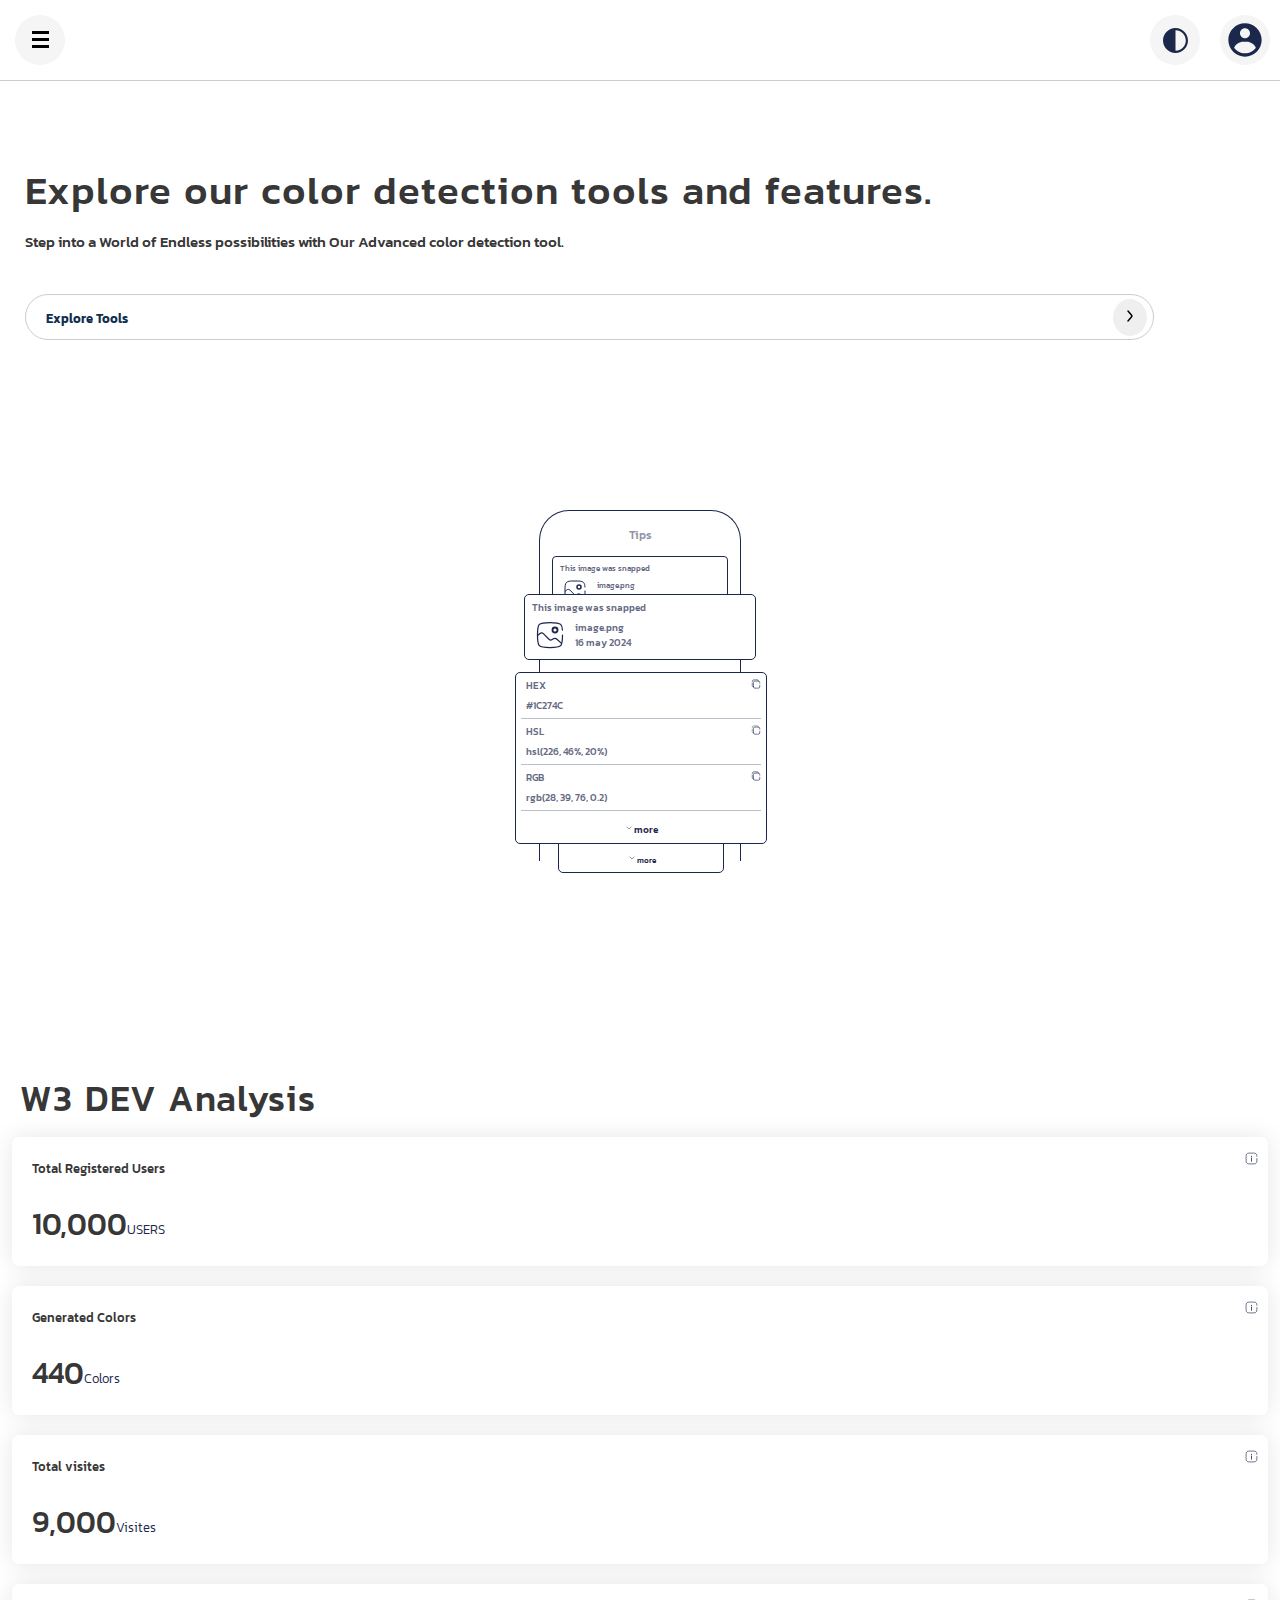
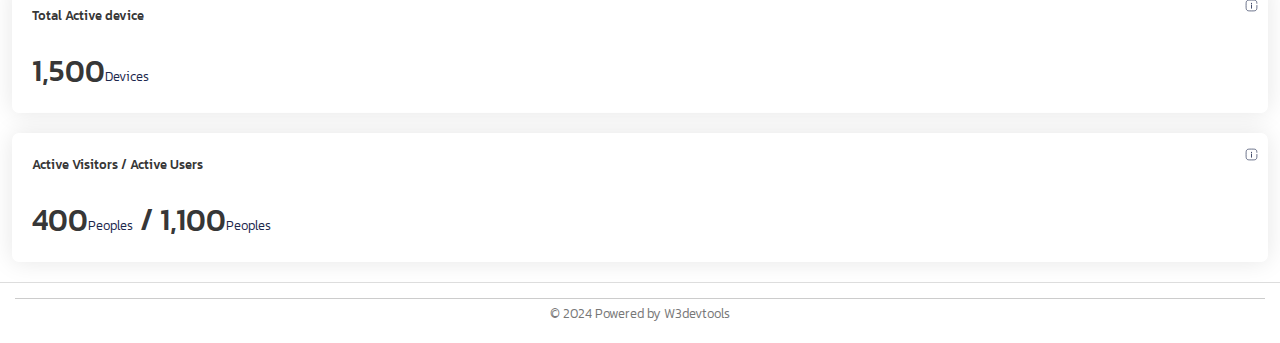
==== index.html @ b384c908 "Update index.html" ====
<!DOCTYPE html>
<html lang="en">
<head>
    <meta charset="UTF-8">
    <meta name="theme-color" content="#fff">
    <meta name="viewport" content="width=device-width, initial-scale=1.0">
    <link rel="stylesheet" href="style.css">
    
    <title>W3 DEVS Tools</title>
</head>
<body>
        <nav>
           <div class="navigation">

            <div class="hamburge">
                <button type="button" id="hamburge"></button>
            </div>
            <div class="whitebark">      
                <div class="whitebark_svg">
                    <svg fill="#1C274C" height="25px" width="25px" xmlns="http://www.w3.org/2000/svg" xmlns:xlink="http://www.w3.org/1999/xlink" viewBox="0 0 285.919 285.919" xml:space="preserve"><g stroke-width="0"></g><g stroke-linecap="round" stroke-linejoin="round"></g>
                        <path d="M142.959,0C64.131,0,0,64.132,0,142.96c0,78.828,64.131,142.959,142.959,142.959c78.828,0,142.96-64.131,142.96-142.959 C285.919,64.132,221.787,0,142.959,0z M142.959,260.919V142.96V25c65.043,0,117.96,52.917,117.96,117.96 C260.919,208.003,208.002,260.919,142.959,260.919z"></path>
                    </svg>
                </div>
            </div>

            <div class="theme">
                <div class="light">
                   <div class="light_svg">
                     <span>
                         <svg width="24px" height="24px" viewBox="0 0 24 24" fill="none" xmlns="http://www.w3.org/2000/svg"><g stroke-width="0"></g><g stroke-linecap="round" stroke-linejoin="round"></g>
                             <path d="M17 12C17 14.7614 14.7614 17 12 17C9.23858 17 7 14.7614 7 12C7 9.23858 9.23858 7 12 7C14.7614 7 17 9.23858 17 12Z" fill="#1C274C"></path> 
                             <path fill-rule="evenodd" clip-rule="evenodd" d="M12 1.25C12.4142 1.25 12.75 1.58579 12.75 2V4C12.75 4.41421 12.4142 4.75 12 4.75C11.5858 4.75 11.25 4.41421 11.25 4V2C11.25 1.58579 11.5858 1.25 12 1.25ZM3.66865 3.71609C3.94815 3.41039 4.42255 3.38915 4.72825 3.66865L6.95026 5.70024C7.25596 5.97974 7.2772 6.45413 6.9977 6.75983C6.7182 7.06553 6.2438 7.08677 5.9381 6.80727L3.71609 4.77569C3.41039 4.49619 3.38915 4.02179 3.66865 3.71609ZM20.3314 3.71609C20.6109 4.02179 20.5896 4.49619 20.2839 4.77569L18.0619 6.80727C17.7562 7.08677 17.2818 7.06553 17.0023 6.75983C16.7228 6.45413 16.744 5.97974 17.0497 5.70024L19.2718 3.66865C19.5775 3.38915 20.0518 3.41039 20.3314 3.71609ZM1.25 12C1.25 11.5858 1.58579 11.25 2 11.25H4C4.41421 11.25 4.75 11.5858 4.75 12C4.75 12.4142 4.41421 12.75 4 12.75H2C1.58579 12.75 1.25 12.4142 1.25 12ZM19.25 12C19.25 11.5858 19.5858 11.25 20 11.25H22C22.4142 11.25 22.75 11.5858 22.75 12C22.75 12.4142 22.4142 12.75 22 12.75H20C19.5858 12.75 19.25 12.4142 19.25 12ZM17.0255 17.0252C17.3184 16.7323 17.7933 16.7323 18.0862 17.0252L20.3082 19.2475C20.6011 19.5404 20.601 20.0153 20.3081 20.3082C20.0152 20.6011 19.5403 20.601 19.2475 20.3081L17.0255 18.0858C16.7326 17.7929 16.7326 17.3181 17.0255 17.0252ZM6.97467 17.0253C7.26756 17.3182 7.26756 17.7931 6.97467 18.086L4.75244 20.3082C4.45955 20.6011 3.98468 20.6011 3.69178 20.3082C3.39889 20.0153 3.39889 19.5404 3.69178 19.2476L5.91401 17.0253C6.2069 16.7324 6.68177 16.7324 6.97467 17.0253ZM12 19.25C12.4142 19.25 12.75 19.5858 12.75 20V22C12.75 22.4142 12.4142 22.75 12 22.75C11.5858 22.75 11.25 22.4142 11.25 22V20C11.25 19.5858 11.5858 19.25 12 19.25Z" fill="#1C274C"></path>
                         </svg>
                     </span>
                     <span class="pad">Light</span>
                 </div>    
                </div>
                <div class="dark">
                 <div class="dark_svg">
                     <span>
                         <svg width="24px" height="24px" viewBox="0 0 24 24" fill="none" xmlns="http://www.w3.org/2000/svg"><g  stroke-width="0"></g><g stroke-linecap="round" stroke-linejoin="round"></g>
                             <path d="M19.9001 2.30719C19.7392 1.8976 19.1616 1.8976 19.0007 2.30719L18.5703 3.40247C18.5212 3.52752 18.4226 3.62651 18.298 3.67583L17.2067 4.1078C16.7986 4.26934 16.7986 4.849 17.2067 5.01054L18.298 5.44252C18.4226 5.49184 18.5212 5.59082 18.5703 5.71587L19.0007 6.81115C19.1616 7.22074 19.7392 7.22074 19.9001 6.81116L20.3305 5.71587C20.3796 5.59082 20.4782 5.49184 20.6028 5.44252L21.6941 5.01054C22.1022 4.849 22.1022 4.26934 21.6941 4.1078L20.6028 3.67583C20.4782 3.62651 20.3796 3.52752 20.3305 3.40247L19.9001 2.30719Z" fill="#1C274C"></path>
                             <path d="M16.0328 8.12967C15.8718 7.72009 15.2943 7.72009 15.1333 8.12967L14.9764 8.52902C14.9273 8.65407 14.8287 8.75305 14.7041 8.80237L14.3062 8.95987C13.8981 9.12141 13.8981 9.70107 14.3062 9.86261L14.7041 10.0201C14.8287 10.0694 14.9273 10.1684 14.9764 10.2935L15.1333 10.6928C15.2943 11.1024 15.8718 11.1024 16.0328 10.6928L16.1897 10.2935C16.2388 10.1684 16.3374 10.0694 16.462 10.0201L16.8599 9.86261C17.268 9.70107 17.268 9.12141 16.8599 8.95987L16.462 8.80237C16.3374 8.75305 16.2388 8.65407 16.1897 8.52902L16.0328 8.12967Z" fill="#1C274C"></path>
                             <path d="M12 22C17.5228 22 22 17.5228 22 12C22 11.5373 21.3065 11.4608 21.0672 11.8568C19.9289 13.7406 17.8615 15 15.5 15C11.9101 15 9 12.0899 9 8.5C9 6.13845 10.2594 4.07105 12.1432 2.93276C12.5392 2.69347 12.4627 2 12 2C6.47715 2 2 6.47715 2 12C2 17.5228 6.47715 22 12 22Z" fill="#1C274C"></path>
                         </svg>
                     </span>
                     <span class="pad">Dark</span>
                 </div>
                </div>
            </div>

            <div class="register">
                <svg width="40px" height="40px" viewBox="0 0 512 512" version="1.1" xmlns="http://www.w3.org/2000/svg" xmlns:xlink="http://www.w3.org/1999/xlink" fill="#000000"><g stroke-width="0"></g><g stroke-linecap="round" stroke-linejoin="round"></g><g id="Page-1" stroke="none" stroke-width="1" fill="none" fill-rule="evenodd"> <g id="drop" fill="#1C274C" transform="translate(42.666667, 42.666667)">
                    <path d="M213.333333,3.55271368e-14 C269.912851,3.55271368e-14 324.175019,22.4761259 364.18278,62.4838867 C404.190541,102.491647 426.666667,156.753816 426.666667,213.333333 C426.666667,331.15408 331.15408,426.666667 213.333333,426.666667 C95.5125867,426.666667 2.84217094e-14,331.15408 2.84217094e-14,213.333333 C2.84217094e-14,95.5125867 95.5125867,3.55271368e-14 213.333333,3.55271368e-14 Z M234.666667,234.666667 L192,234.666667 C139.18529,234.666667 93.8415802,266.653822 74.285337,312.314895 C105.229171,355.70638 155.977088,384 213.333333,384 C270.689579,384 321.437496,355.70638 352.381644,312.31198 C332.825087,266.653822 287.481377,234.666667 234.666667,234.666667 L234.666667,234.666667 Z M213.333333,64 C177.987109,64 149.333333,92.653776 149.333333,128 C149.333333,163.346224 177.987109,192 213.333333,192 C248.679557,192 277.333333,163.346224 277.333333,128 C277.333333,92.653776 248.679557,64 213.333333,64 Z"></path>
                </svg>
            </div>


           </div>
        </nav>

        <div id="dropdown_content" style="display: none;">
           <div class="dropdown_content_box">
            
               <div class="ge_dropdown_content_fun">
                   <div class="ge_dropdown_content_fun_box">
                      <div class="ge_dropdown_content_fun_icon">
                        <svg fill="#000000" version="1.1" xmlns="http://www.w3.org/2000/svg" xmlns:xlink="http://www.w3.org/1999/xlink" width="30px" height="30px" viewBox="0 0 214 260" enable-background="new 0 0 214 260" xml:space="preserve"><g stroke-width="0"></g><g stroke-linecap="round" stroke-linejoin="round"></g>
                           <path d="M143.309,163.108l-40.012-40.012l19.799-19.799l40.012,40.012l0.077,19.876L143.309,163.108z M198.046,186.736 l-16.836-16.836l-0.128-34.077L90.571,45.311l11.311-11.311l-16.97-16.97L73.598,28.344L56.628,11.373 c-12.497-12.497-32.758-12.497-45.255,0c-12.497,12.497-12.497,32.758,0,45.255l16.971,16.971L17.03,84.912L34,101.882 l11.311-11.311l90.511,90.511l34.071,0.128l16.839,16.839L198.046,186.736z M53.797,82.086l28.289-28.289l87.007,87.016l0.12,28.4 l-28.4-0.12L53.797,82.086z M212,240.26c0,9.797-6.766,17.74-15.112,17.74s-15.112-7.942-15.112-17.74 c0-9.797,15.112-30.941,15.112-30.941S212,230.462,212,240.26z"></path>
                        </svg>
                      </div>
                      <div class="ge_dropdown_content_fun_text">
                        <a href="https://webdevtools1.netlify.app/color.html/" target="_blank" rel="noopener noreferrer">Generate color</a>
                      </div>
                      <div class="md_svg">
                        <svg width="24px" height="24px" viewBox="0 0 24 24" fill="none" xmlns="http://www.w3.org/2000/svg"><g stroke-width="0"></g><g stroke-linecap="round" stroke-linejoin="round"></g>
                           <path d="M7 10L12 15L17 10" stroke="#000000" stroke-width="1.5" stroke-linecap="round" stroke-linejoin="round"></path>
                        </svg>
                      </div>
                   </div>
               </div>

               <div class="dropdown_content_funs">
                  
               </div>

               <div class="dropdown_content_fun">

               </div>

           </div>
        </div>

    <main>    
        <div class="_main">
            <div class="_main_body">
                <div class="heading_describtion">
                    <h1>
                       Explore our color detection tools and features.
                    </h1>
                </div>    
                <div class="paragraph_describtion">
                    <h3>
                        Step into a World of Endless possibilities with Our Advanced color detection tool.
                    </h3>
                </div>
                <div class="exploration_container">
                    <div class="exploration_box">
                        <div class="exploration_text">
                            <a href="http://" target="_blank" rel="noopener noreferrer">
                                <button type="button">
                                    Explore Tools
                                </button>
                            </a>
                        </div>
                        <div class="button_right">
                            <a href="http://" target="_blank" rel="noopener noreferrer">
                                <button type="button">
                                    <svg width="24" height="24" fill="none" xmlns="http://www.w3.org/2000/svg" class="Icon_root__sgkS_ Button_icon__85l74">
                                        <path d="M9.99993 6.99979L13.6163 11.2188C14.0014 11.6682 14.0014 12.3313 13.6163 12.7807L9.99993 16.9998" stroke="currentColor" stroke-width="1.5" stroke-linecap="round"></path>
                                    </svg>
                                </button>
                            </a>
                        </div>
                    </div>
                </div>
            </div>
        </div>
        <div class="sec">
           
            <div class="block">

            <div class="cover">
                <div class="buy-NFT">Tips</div>
                <div class="head">
                    <div class="head_box">
                        <div class="abrev">This image was snapped</div>
                        <div class="consy">
                            <div class="img">
                                <svg width="24px" height="24px" viewBox="0 0 24 24" fill="none" xmlns="http://www.w3.org/2000/svg"><g stroke-width="0"></g><g stroke-linecap="round" stroke-linejoin="round"></g>
                                    <circle cx="16" cy="8" r="2" stroke="#1C274C" stroke-width="1.5"></circle> 
                                    <path d="M2 12.5001L3.75159 10.9675C4.66286 10.1702 6.03628 10.2159 6.89249 11.0721L11.1822 15.3618C11.8694 16.0491 12.9512 16.1428 13.7464 15.5839L14.0446 15.3744C15.1888 14.5702 16.7369 14.6634 17.7765 15.599L21 18.5001" stroke="#1C274C" stroke-width="1" stroke-linecap="round"></path> 
                                    <path d="M22 12C22 16.714 22 19.0711 20.5355 20.5355C19.0711 22 16.714 22 12 22C7.28595 22 4.92893 22 3.46447 20.5355C2 19.0711 2 16.714 2 12C2 7.28595 2 4.92893 3.46447 3.46447C4.92893 2 7.28595 2 12 2C16.714 2 19.0711 2 20.5355 3.46447C21.5093 4.43821 21.8356 5.80655 21.9449 8" stroke="#1C274C" stroke-width="1" stroke-linecap="round"></path> 
                               </svg>
                            </div>
                            <div class="text_con2">
                                <div>image.png </div>
                                <div>16 may 2024 </div>
                            </div>
                        </div>
                        <div class="phone_down">
                            
                            <div class="more n">
                                <div class="more_box">
                                 <div class="more_box_svg">
                                    <div>
                                        <svg width="10px" height="10px" viewBox="0 0 24 24" fill="none" xmlns="http://www.w3.org/2000/svg"><g stroke-width="0"></g><g stroke-linecap="round" stroke-linejoin="round"></g>
                                            <rect width="34" height="34" fill="curentColor"></rect> 
                                            <path d="M17 9.5L12 14.5L7 9.5" stroke="#000000" stroke-linecap="round" stroke-linejoin="round"></path>
                                        </svg>
                                    </div>
                                     <div>
                                        more
                                     </div>
                                 </div>
                                </div>
                            </div>
                        </div>
                    </div>
                </div>
               
                <div class="flooting">
                    <div class="flooting_box">
                        
                        <div class="head_box">
                            <div class="abrev">This image was snapped</div>
                            <div class="consy">
                                <div class="img">
                                    <svg width="30px" height="30px" viewBox="0 0 24 24" fill="none" xmlns="http://www.w3.org/2000/svg"><g stroke-width="0"></g><g stroke-linecap="round" stroke-linejoin="round"></g>
                                         <circle cx="16" cy="8" r="2" stroke="#1C274C" stroke-width="1.5"></circle> 
                                         <path d="M2 12.5001L3.75159 10.9675C4.66286 10.1702 6.03628 10.2159 6.89249 11.0721L11.1822 15.3618C11.8694 16.0491 12.9512 16.1428 13.7464 15.5839L14.0446 15.3744C15.1888 14.5702 16.7369 14.6634 17.7765 15.599L21 18.5001" stroke="#1C274C" stroke-width="1" stroke-linecap="round"></path> 
                                         <path d="M22 12C22 16.714 22 19.0711 20.5355 20.5355C19.0711 22 16.714 22 12 22C7.28595 22 4.92893 22 3.46447 20.5355C2 19.0711 2 16.714 2 12C2 7.28595 2 4.92893 3.46447 3.46447C4.92893 2 7.28595 2 12 2C16.714 2 19.0711 2 20.5355 3.46447C21.5093 4.43821 21.8356 5.80655 21.9449 8" stroke="#1C274C" stroke-width="1" stroke-linecap="round"></path> 
                                    </svg>
                                </div>
                            <div class="text_con2">
                                <div>image.png </div>
                                <div>16 may 2024 </div>
                            </div>
                            </div>
                        </div>
                        
                    </div>
                </div>
                <div class="flooting2">
                    <div class="flooting_box2">
                        
                        <div class="head_box">
                            <div class="consy">
                            <div class="text_con">
                                <div>HEX</div>
                                <div>#1C274C</div>
                            </div>
                            <div class="copy_btn">
                                <svg width="10px" height="10px" viewBox="0 0 24 24" fill="none" xmlns="http://www.w3.org/2000/svg"><g stroke-width="0"></g><g stroke-linecap="round" stroke-linejoin="round"></g>
                                    <path d="M20.9983 10C20.9862 7.82497 20.8897 6.64706 20.1213 5.87868C19.2426 5 17.8284 5 15 5H12C9.17157 5 7.75736 5 6.87868 5.87868C6 6.75736 6 8.17157 6 11V16C6 18.8284 6 20.2426 6.87868 21.1213C7.75736 22 9.17157 22 12 22H15C17.8284 22 19.2426 22 20.1213 21.1213C21 20.2426 21 18.8284 21 16V15" stroke="#1C274C" stroke-width="1.5" stroke-linecap="round"></path>
                                    <path d="M3 10V16C3 17.6569 4.34315 19 6 19M18 5C18 3.34315 16.6569 2 15 2H11C7.22876 2 5.34315 2 4.17157 3.17157C3.51839 3.82475 3.22937 4.69989 3.10149 6" stroke="#1C274C" stroke-width="1.5" stroke-linecap="round"></path>
                               </svg>
                            </div>
                          </div>
                        </div>
                        
                        <div class="head_box">
                            <div class="consy">
                            <div class="text_con">
                                <div>HSL</div>
                                <div>hsl(226, 46%, 20%)</div>
                            </div>
                            <div class="copy_btn">
                                <svg width="10px" height="10px" viewBox="0 0 24 24" fill="none" xmlns="http://www.w3.org/2000/svg"><g stroke-width="0"></g><g stroke-linecap="round" stroke-linejoin="round"></g>
                                     <path d="M20.9983 10C20.9862 7.82497 20.8897 6.64706 20.1213 5.87868C19.2426 5 17.8284 5 15 5H12C9.17157 5 7.75736 5 6.87868 5.87868C6 6.75736 6 8.17157 6 11V16C6 18.8284 6 20.2426 6.87868 21.1213C7.75736 22 9.17157 22 12 22H15C17.8284 22 19.2426 22 20.1213 21.1213C21 20.2426 21 18.8284 21 16V15" stroke="#1C274C" stroke-width="1.5" stroke-linecap="round"></path>
                                     <path d="M3 10V16C3 17.6569 4.34315 19 6 19M18 5C18 3.34315 16.6569 2 15 2H11C7.22876 2 5.34315 2 4.17157 3.17157C3.51839 3.82475 3.22937 4.69989 3.10149 6" stroke="#1C274C" stroke-width="1" stroke-linecap="round"></path>
                                </svg>
                            </div>
                          </div>
                        </div>
                        
                        <div class="head_box">
                            <div class="consy">
                            <div class="text_con">
                                <div>RGB</div>
                                <div>rgb(28, 39, 76, 0.2)</div>
                            </div>
                            <div class="copy_btn">
                                <svg width="10px" height="10px" viewBox="0 0 24 24" fill="none" xmlns="http://www.w3.org/2000/svg"><g stroke-width="0"></g><g stroke-linecap="round" stroke-linejoin="round"></g>
                                    <path d="M20.9983 10C20.9862 7.82497 20.8897 6.64706 20.1213 5.87868C19.2426 5 17.8284 5 15 5H12C9.17157 5 7.75736 5 6.87868 5.87868C6 6.75736 6 8.17157 6 11V16C6 18.8284 6 20.2426 6.87868 21.1213C7.75736 22 9.17157 22 12 22H15C17.8284 22 19.2426 22 20.1213 21.1213C21 20.2426 21 18.8284 21 16V15" stroke="#1C274C" stroke-width="1.5" stroke-linecap="round"></path>
                                    <path d="M3 10V16C3 17.6569 4.34315 19 6 19M18 5C18 3.34315 16.6569 2 15 2H11C7.22876 2 5.34315 2 4.17157 3.17157C3.51839 3.82475 3.22937 4.69989 3.10149 6" stroke="#1C274C" stroke-width="1.5" stroke-linecap="round"></path>
                               </svg>
                            </div>
                          </div>
                        </div>
                        
                        <div class="more">
                            <div class="more_box">
                             <div class="more_box_svg">
                                    <div>
                                        <svg width="10px" height="10px" viewBox="0 0 24 24" fill="none" xmlns="http://www.w3.org/2000/svg"><g stroke-width="0"></g><g stroke-linecap="round" stroke-linejoin="round"></g>
                                            <rect width="24" height="24" fill="white"></rect> 
                                            <path d="M17 9.5L12 14.5L7 9.5" stroke="#000000" stroke-linecap="round" stroke-linejoin="round"></path>
                                        </svg>
                                    </div>
                                    <div>
                                       more
                                    </div>
                                 
                             </div>
                            </div>
                        </div>

                     </div>
                </div>
               
            </div>
          </div>
         
        </div>
        <section>
            <div class="blankos">
                <div class="W3devtools_network">
                    <div class="W3devtools_network_h1">
                        <h1>W3 DEV Analysis</h1>
                    </div>
                </div>
                <div class="hmm">

                    <div class="W3devtoolsNetwork">
                        <div class="W3devtoolsNetwork_box">
                            <div class="W3devtoolsNetwork_tx_container">
                                <div class="exp text">
                                    Total Registered Users 
                                </div>
                                <div class="register_users_num text num bolder">
                                    10,000<span class="expa">USERS</span>
                                </div>
                            </div>
                            <div class="info_container">
                                <div class="info_box">
                                    <svg width="13px" height="13px" viewBox="0 0 24 24" fill="none" xmlns="http://www.w3.org/2000/svg"><g stroke-width="0"></g><g stroke-linecap="round" stroke-linejoin="round"></g>
                                        <path d="M12 17V11" stroke="#1C274C" stroke-width="1.5" stroke-linecap="round"></path> 
                                        <circle cx="1" cy="1" r="1" transform="matrix(1 0 0 -1 11 9)" fill="#1C274C"></circle> 
                                        <path d="M22 12C22 16.714 22 19.0711 20.5355 20.5355C19.0711 22 16.714 22 12 22C7.28595 22 4.92893 22 3.46447 20.5355C2 19.0711 2 16.714 2 12C2 7.28595 2 4.92893 3.46447 3.46447C4.92893 2 7.28595 2 12 2C16.714 2 19.0711 2 20.5355 3.46447C21.5093 4.43821 21.8356 5.80655 21.9449 8" stroke="#1C274C" stroke-width="1.2" stroke-linecap="round"></path>
                                    </svg>
                                </div>
                            </div>
                        </div>
                    </div>

                    <div class="W3devtoolsNetwork">
                        <div class="W3devtoolsNetwork_box">
                            <div class="W3devtoolsNetwork_tx_container">
                                <div class="exp text">
                                    Generated Colors
                                </div>
                                <div class="generated_colors_num text num bolder">
                                    440<span class="expa">Colors</span>
                                </div>
                            </div>
                            <div class="info_container">
                                <div class="info_box">
                                    <svg width="13px" height="13px" viewBox="0 0 24 24" fill="none" xmlns="http://www.w3.org/2000/svg"><g stroke-width="0"></g><g stroke-linecap="round" stroke-linejoin="round"></g>
                                        <path d="M12 17V11" stroke="#1C274C" stroke-width="1.5" stroke-linecap="round"></path> 
                                        <circle cx="1" cy="1" r="1" transform="matrix(1 0 0 -1 11 9)" fill="#1C274C"></circle> 
                                        <path d="M22 12C22 16.714 22 19.0711 20.5355 20.5355C19.0711 22 16.714 22 12 22C7.28595 22 4.92893 22 3.46447 20.5355C2 19.0711 2 16.714 2 12C2 7.28595 2 4.92893 3.46447 3.46447C4.92893 2 7.28595 2 12 2C16.714 2 19.0711 2 20.5355 3.46447C21.5093 4.43821 21.8356 5.80655 21.9449 8" stroke="#1C274C" stroke-width="1.2" stroke-linecap="round"></path>
                                    </svg>
                                </div>
                            </div>
                        </div>
                    </div>

                    <div class="W3devtoolsNetwork">
                        <div class="W3devtoolsNetwork_box">
                            <div class="W3devtoolsNetwork_tx_container">
                                <div class="exp text">
                                    Total visites
                                </div>
                                <div class="total_site_visited_num text num bolder">
                                    9,000<span class="expa">Visites</span>
                                </div>
                            </div>
                            <div class="info_container">
                                <div class="info_box">
                                    <svg width="13px" height="13px" viewBox="0 0 24 24" fill="none" xmlns="http://www.w3.org/2000/svg"><g stroke-width="0"></g><g stroke-linecap="round" stroke-linejoin="round"></g>
                                        <path d="M12 17V11" stroke="#1C274C" stroke-width="1.5" stroke-linecap="round"></path> 
                                        <circle cx="1" cy="1" r="1" transform="matrix(1 0 0 -1 11 9)" fill="#1C274C"></circle> 
                                        <path d="M22 12C22 16.714 22 19.0711 20.5355 20.5355C19.0711 22 16.714 22 12 22C7.28595 22 4.92893 22 3.46447 20.5355C2 19.0711 2 16.714 2 12C2 7.28595 2 4.92893 3.46447 3.46447C4.92893 2 7.28595 2 12 2C16.714 2 19.0711 2 20.5355 3.46447C21.5093 4.43821 21.8356 5.80655 21.9449 8" stroke="#1C274C" stroke-width="1.2" stroke-linecap="round"></path>
                                    </svg>
                                </div>
                            </div>
                        </div>
                    </div>

                    <div class="W3devtoolsNetwork">
                        <div class="W3devtoolsNetwork_box">
                            <div class="W3devtoolsNetwork_tx_container">
                                <div class="exp text">
                                    Total Active device
                                </div>
                                <div class="online_visitors_num text num bolder">
                                    1,500<span class="expa">Devices</span>
                                </div>
                            </div>
                            <div class="info_container">
                                <div class="info_box">
                                    <svg width="13px" height="13px" viewBox="0 0 24 24" fill="none" xmlns="http://www.w3.org/2000/svg"><g stroke-width="0"></g><g stroke-linecap="round" stroke-linejoin="round"></g>
                                        <path d="M12 17V11" stroke="#1C274C" stroke-width="1.5" stroke-linecap="round"></path> 
                                        <circle cx="1" cy="1" r="1" transform="matrix(1 0 0 -1 11 9)" fill="#1C274C"></circle> 
                                        <path d="M22 12C22 16.714 22 19.0711 20.5355 20.5355C19.0711 22 16.714 22 12 22C7.28595 22 4.92893 22 3.46447 20.5355C2 19.0711 2 16.714 2 12C2 7.28595 2 4.92893 3.46447 3.46447C4.92893 2 7.28595 2 12 2C16.714 2 19.0711 2 20.5355 3.46447C21.5093 4.43821 21.8356 5.80655 21.9449 8" stroke="#1C274C" stroke-width="1.2" stroke-linecap="round"></path>
                                    </svg>
                                </div>
                            </div>
                        </div>
                    </div>
                    
                    <div class="W3devtoolsNetwork">
                        <div class="W3devtoolsNetwork_box">
                            <div class="W3devtoolsNetwork_tx_container">
                                <div class="exp text">
                                    Active Visitors / Active Users
                                </div>
                                <div class="visitedDevices_onlineVisitors_num text num bolder">
                                    400<span class="expa">Peoples</span> / 1,100<span class="expa">Peoples</span> 
                                </div>
                            </div>
                            <div class="info_container">
                                <div class="info_box">
                                    <svg width="13px" height="13px" viewBox="0 0 24 24" fill="none" xmlns="http://www.w3.org/2000/svg"><g stroke-width="0"></g><g stroke-linecap="round" stroke-linejoin="round"></g>
                                        <path d="M12 17V11" stroke="#1C274C" stroke-width="1.5" stroke-linecap="round"></path> 
                                        <circle cx="1" cy="1" r="1" transform="matrix(1 0 0 -1 11 9)" fill="#1C274C"></circle> 
                                        <path d="M22 12C22 16.714 22 19.0711 20.5355 20.5355C19.0711 22 16.714 22 12 22C7.28595 22 4.92893 22 3.46447 20.5355C2 19.0711 2 16.714 2 12C2 7.28595 2 4.92893 3.46447 3.46447C4.92893 2 7.28595 2 12 2C16.714 2 19.0711 2 20.5355 3.46447C21.5093 4.43821 21.8356 5.80655 21.9449 8" stroke="#1C274C" stroke-width="1.2" stroke-linecap="round"></path>
                                    </svg>
                                </div>
                            </div>
                        </div>
                    </div>

                </div>

          </div>
        </section>
        
        <footer>
           <div class="footer_container">
            
            <div class="pbw">
                &copy; 2024 Powered by W3devtools
            </div>
           </div>
        </footer>
    </main>
    <script src="main.js" defer></script>
</body>
</html>
---- style.css ----
@import url('https://fonts.googleapis.com/css2?family=Julius+Sans+One&family=Kanit:ital,wght@0,100;0,200;0,300;0,400;0,500;0,600;0,700;0,800;0,900;1,100;1,200;1,300;1,400;1,500;1,600;1,700;1,800;1,900&display=swap');
body {
    background-color: #fff;
    user-select: none;
    font-family: 'kanit', sans-serif;
    margin: 0;
    color: rgb(0, 0, 0, 0.8);
}
html {
    scroll-behavior: smooth;
}
* {
    margin: 0;
    padding: 0;
}
a {
    text-decoration: none;
    color: rgb(0, 0, 0, 0.8);
}
.pad {
    margin-left: auto;
    margin-right: 80px;
}
.navigation {
    background-color: #fff;
    border-bottom: 0.01px solid rgb(204, 204, 204);
    padding: 10px;
    top: 0;
    left: 0;
    right: 0;
    position: fixed;
    margin-top: 0;
    z-index: 999;
    display: flex;
    align-items: center;
    color: rgb(0, 0, 0, 0.8);
}
.whitebark {
    margin-left: auto;
    display: block;
}
.whitebark_svg {
    background-color: #f5f5f5;
    height: 50px;
    width: 50px;
    display: flex;
    justify-content: center;
    align-items: center;
    border-radius: 100%;
}
.theme {
    display:  none;
    position: absolute;
    right: 20%;
    top: 70px;
    background: whitesmoke;
    padding: 5px;
    border-radius: 5px;
    border: 0.2px solid #ccc;
    width: 150px;
    font-style: normal;
    font-size: x-small;
    font-family: 'kanit', sans-serif;
    z-index: 100;
}
.light {
    padding: 5px;
    border-radius: 4px;
}
.light:hover {
    background: #fff;
}
.light_svg {
    display: flex;
    align-items: center;
}
.dark {
    margin-top: 5px;
    padding: 5px;
    border-radius: 4px;
}
.dark:hover {
    background: #fff;
}
.dark_svg {
    display: flex;
    align-items: center;
}
 .register {
    display: flex;
    background-color: none;
    padding: 5px;
    border-radius: 50%;
    text-align: center;
    background-color: whitesmoke;
    margin-left: 20px;
}

nav button {
    background-color: whitesmoke;
    user-select: none;
    border: 0;
    border-radius: 50%;
    font-size: 100%;
    width: 50px;
    height: 50px;
    margin: 5px;
}
#dropdown_content {
    background-color: #fff;
    padding: 15px;
    user-select: none;
    display: none;
    top: 0;
    margin-top: 80px;
    z-index: 9999;
    border: 1px solid rgb(204, 204, 204);
    position: fixed;
    transition: opacity 0.5s ease;
    opacity: 1;
    width: 60%;
    height: 100%;
    left: 0;
    bottom: 0;
    font-family: 'kanit', sans-serif;
}

.dropdown_content_box {
    background-color: #fff;
    height: auto;
    width: auto;
}
.ge_dropdown_content_fun {
    margin-block-start: 20px;
    font-style: normal;
    font-family: 'kanit', sans-serif;
    font-weight: 500;
    font-size: 20px;
    border-block-end: 1px solid rgba(0,0, 0, 0);
    display: block;
}
.ge_dropdown_content_fun_text {
    margin: 7px;
}
.ge_dropdown_content_fun_icon {
    margin: 7px;
}
.ge_dropdown_content_fun_box {
    display: flex;
    font-size: medium;
    position: relative;
}
.md_svg {
    margin: 4px 0 0 auto;
    padding: 4px;
}
.dropdown_content_fun:last-child {
    border-block-end: 0;
}
._main {
    margin: 150px 5px 150px 5px;
    background-color: inherit;
    padding: 20px;
}

.heading_describtion {
    margin: 0px 0px;
}
.heading_describtion h1 {
    font-weight: 500;
    font-size: 40px;
    font-style: normal;
    line-height: 40px;
    word-spacing: 2px;
    letter-spacing: 1px;
    font-family: 'kanit', sans-serif;
}
.paragraph_describtion {
    margin: 20px 0;
}
.paragraph_describtion h3 {
    font-size: 15px;
    font-weight: 500;
    line-height: 24px;
    font-family: 'kanit', sans-serif;
}
.exploration_container {
    margin-top: 40px;
    z-index: -999;
    position: relative;
}
.exploration_box {
    background-color: #fff;
    overflow: hidden;
    width: 90%;
    border-radius: 70px;
    padding: 10px;
    display: flex;
    position: relative;
    align-items: center;
    border: 0.1px solid /*#112e2d*/ #ccc;
}
.exploration_text  button{
    background-color: inherit;
    color: #112e4d;
    border: none;
    position: relative;
    text-align: left;
    font-weight: 600;
    width: 200px;
    padding-left: 10px;
    font-family: 'kanit', sans-serif;
}

.exploration_box .button_right{
    position: absolute;
    right: 0;
}
.exploration_box .button_right button {
    position: relative;
    border-radius: 50%;
    padding: 5px;
    border: none;
    height: auto;
    width: auto;
    margin-right: 6px;
}
.sec {
    margin-block-end: 10px;
    align-items: center;
    justify-content: center;
    display: flex;
    flex-direction: row;
}
.block {
    margin-block-end: 200px;
}
.cover {
    font-size: 10px;
    font-weight: 500;
    border: 0.5px solid rgb(28, 39, 76, 1);
    border-bottom: 0;
    border-top-right-radius: 30px;
    border-top-left-radius: 30px;
    border-bottom-right-radius: 0;
    border-bottom-left-radius: 0;
    height: 350px;
    width: 200px;
    position: relative;
    z-index: -999;
    align-items: center;
    font-style: normal;
    color: rgb(28, 39, 76, 0.5);
}
.buy-NFT {
    text-align: center;
    font-style: normal;
    font-size: 12px;
    margin-block-start: 15px;
    font-family: 'kanit', sans-serif;
}
.head {
    font-style: normal;
    margin: 12px;
    border: 0.3px solid rgb(28, 39, 76, 1);
    border-radius: 4px;
    height: auto;
    font-size: 8px;
}
.head_box {
    margin: 5px;
    border-block-end: 0.1px solid rgb(28, 39, 76, 0.3);
    z-index: -999;
    position: relative;
    font-family: 'kanit', sans-serif;
    color: rgb(28, 39, 76, 0.7);
}
.head_box:last-child {
    border-block-end: 0;
}
.abrev {
    margin: 2px;
    font-family: 'kanit', sans-serif;
}
.consy {
    margin: 5px;
    display: flex;
}
.img {
    border-radius: 10%;
    padding: 0;
}
.text_con {
    margin-inline-start: 0;
    font-weight: 500;
    font-style: normal;
    font-family: 'kanit', sans-serif;
}
.text_con2 {
    margin-inline-start: 10px;
    font-weight: 500;
    font-style: normal;
    font-family: 'kanit', sans-serif;
}
.text_con div:first-child {
    margin-block-end: 5px;
}
.phone_down {
    background: #fff;
    height: auto;
    margin-top: 205px;
    width: 100%;
    position: absolute;
    border: 0.2px solid rgb(28, 39, 76, 1);
    border-radius: 5px;
}
.copy_btn {
    position: absolute;
    right: 0;
}
.flooting {
    background: #fff;
    margin-top: -30px;
    z-index: 999;
    width: 230px;
    margin-left: -16px;
    border: 0.3px solid rgb(28, 39, 76, 1);
    border-radius: 5px;
    height: auto;
    position: absolute;
    font-family: 'kanit', sans-serif;
}
.flooting_box {
    margin: 0;
}
.flooting2 {
    background: #fff;
    width: 250px;
    margin-top: 60px;
    margin-left: -25px;
    border: 0.3px solid rgb(28, 39, 76, 1);
    border-radius: 5px;
    height: auto;
    position: relative;
    z-index: 999;
    color: #1C274C;
    font-style: normal;
    font-family: 'kanit', sans-serif;
    display: block;
}

.flooting_box2 {
    margin: 0;
}
.more {
   display: block;
}
.more_box {
    padding: 6px;
}
.more_box_svg {
    color: hsl(226, 46%, 20%);
    position: relative;
    display: flex;
    align-items: center;
    justify-content: center;
}
.n { margin-top: 30px; }
.hmm {
    margin: 12px;
}
.text {
   margin: 20px;
   line-height: 1.5em;
}
.exp {
    font-size: 13px;
    font-weight: 500;
    line-height: 24px;
    font-family: 'kanit', sans-serif;
}
.expa {
    font-size: 13px;
    font-weight: 300;
    color: #1C274C;
    line-height: 24px;
    font-family: 'kanit', sans-serif;
}
.num {
    font-size: large;

}
.W3devtoolsNetwork {
    margin-block-end: 20px;
    border-radius: 7px;
    background-color: #fff;
    height: auto;
    box-shadow: 0 0 25px rgb(0, 0, 0, 0.1);
}
.W3devtoolsNetwork_box {
    margin: 0;
    display: flex;
}
.bolder {
    font-weight: 500;
    font-family: 'kanit', sans-serif;
    font-size: 30px;
}
.W3devtoolsNetwork_tx_container {
    background-color: 0;
    width: 100%;
    font-family: 'kanit', sans-serif;
}
.W3devtools_network_h1 {
    margin-left: 20px;
    font-weight: 500;
    font-size: 36px;
    font-style: normal;
    line-height: 40spx;
    word-spacing: 2.5px;
    letter-spacing: 1px;
    font-family: 'kanit', sans-serif;
}
.W3devtools_network_h1 h1 {
    font-weight: 500;
    font-size: 36px;
    font-style: normal;
    line-height: 40spx;
    word-spacing: 2.5px;
    letter-spacing: 1px;
    font-family: 'kanit', sans-serif;
}
.info_container {
    margin: 10px;
}
footer {
    position: relative;
    font-family: 'kanit', sans-serif;
}
.footer_container {
    font-family: 'kanit' sans-serif;
    border-top: 0.4px solid  #ddd;
}
.pbw {
    margin: 15px;
    padding: 5px;
    border-top: 0.4px solid #ccc;
    color: #777;
    font-family: 'kanit' sans-serif;
    font-weight: 300;
    font-size: small;
    display: flex;
    align-items: center;
    justify-content: center;
}
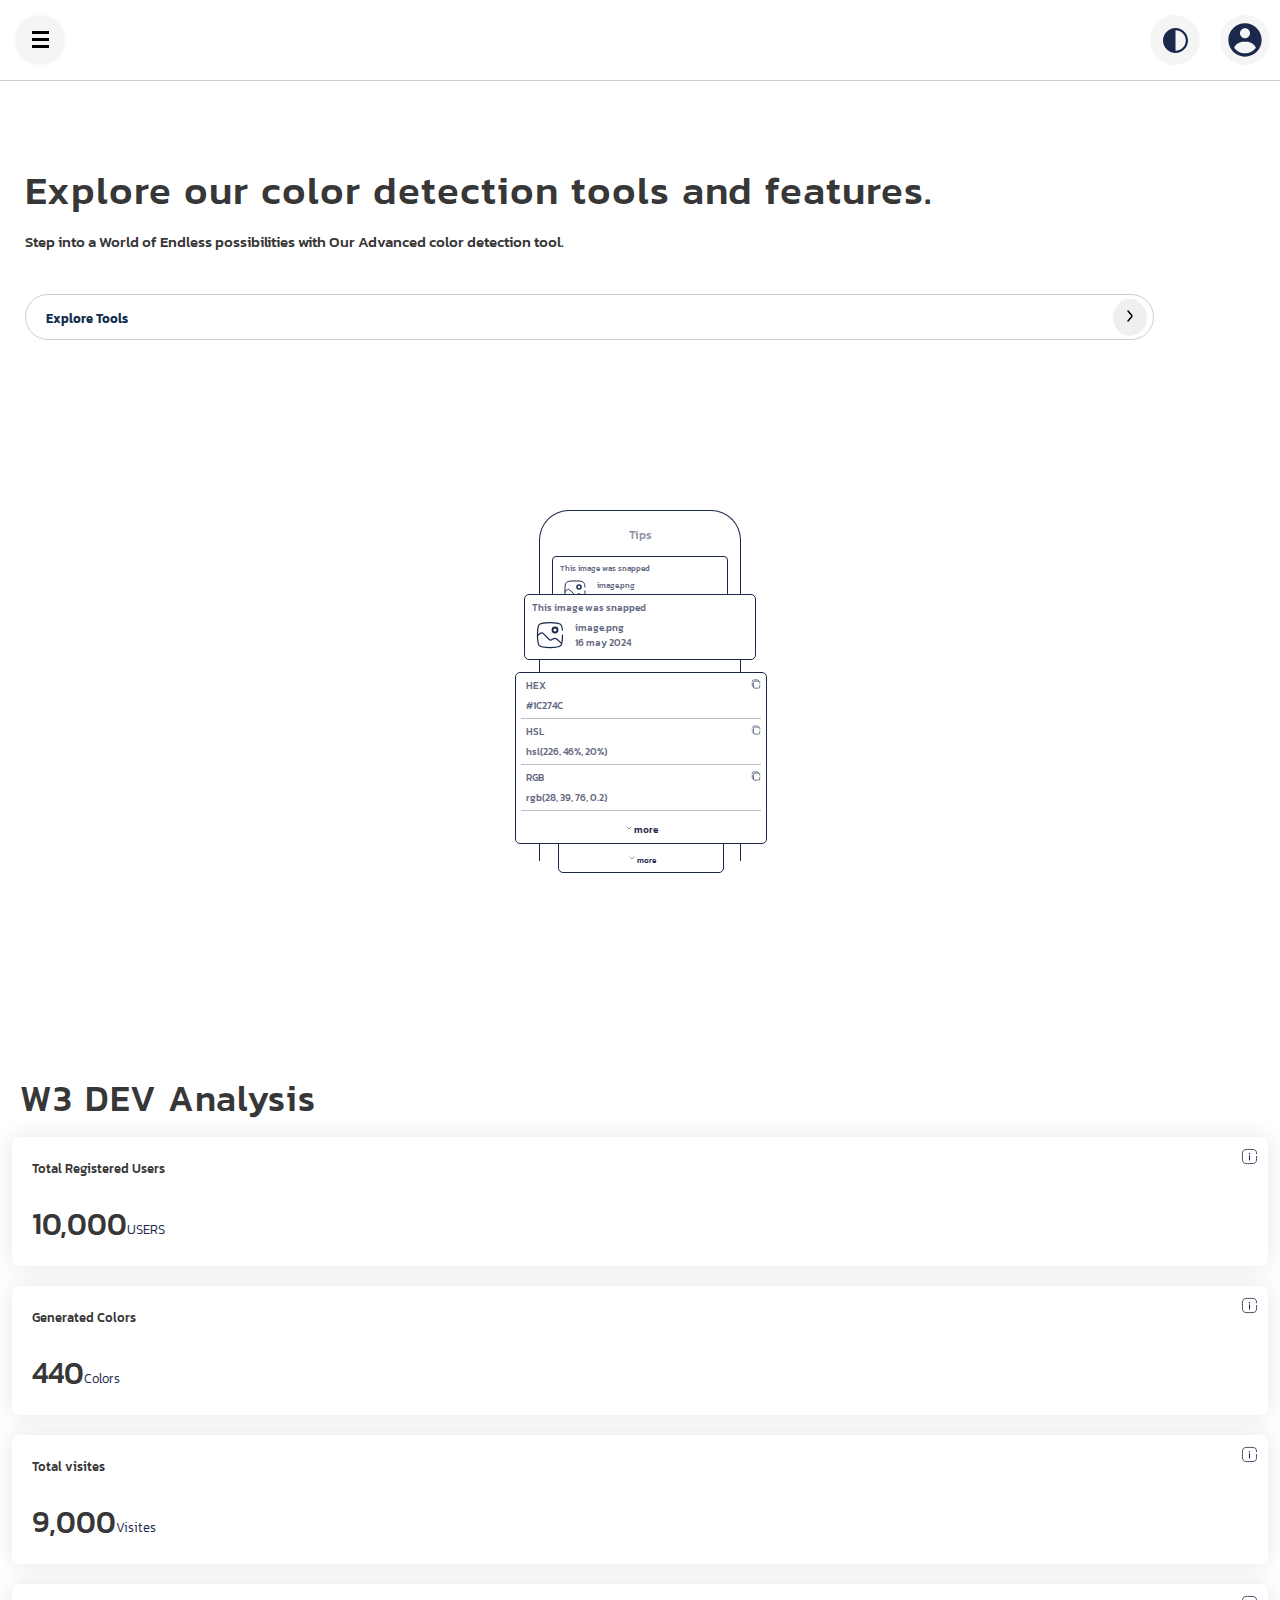
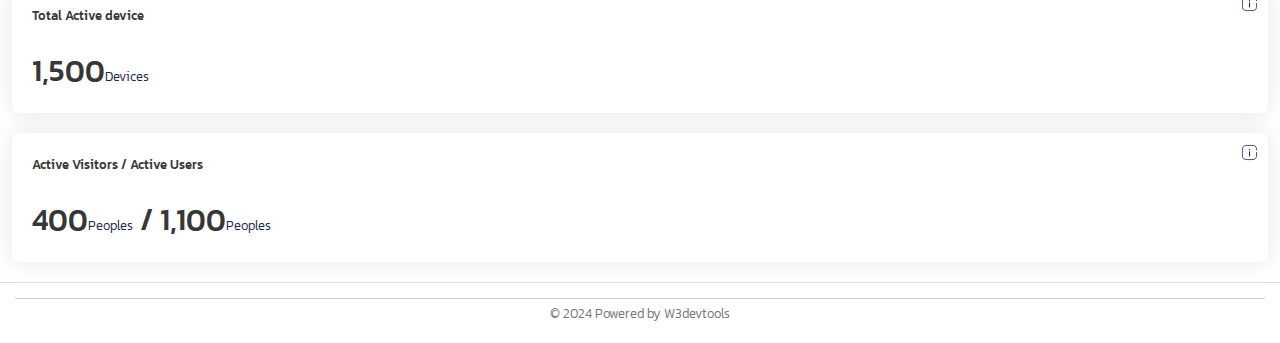
==== commit b4c64b6d: "Update index.html" ====
--- a/index.html
+++ b/index.html
@@ -284,7 +284,7 @@
                             </div>
                             <div class="info_container">
                                 <div class="info_box">
-                                    <svg width="13px" height="13px" viewBox="0 0 24 24" fill="none" xmlns="http://www.w3.org/2000/svg"><g stroke-width="0"></g><g stroke-linecap="round" stroke-linejoin="round"></g>
+                                    <svg width="17px" height="17px" viewBox="0 0 24 24" fill="none" xmlns="http://www.w3.org/2000/svg"><g stroke-width="0"></g><g stroke-linecap="round" stroke-linejoin="round"></g>
                                         <path d="M12 17V11" stroke="#1C274C" stroke-width="1.5" stroke-linecap="round"></path> 
                                         <circle cx="1" cy="1" r="1" transform="matrix(1 0 0 -1 11 9)" fill="#1C274C"></circle> 
                                         <path d="M22 12C22 16.714 22 19.0711 20.5355 20.5355C19.0711 22 16.714 22 12 22C7.28595 22 4.92893 22 3.46447 20.5355C2 19.0711 2 16.714 2 12C2 7.28595 2 4.92893 3.46447 3.46447C4.92893 2 7.28595 2 12 2C16.714 2 19.0711 2 20.5355 3.46447C21.5093 4.43821 21.8356 5.80655 21.9449 8" stroke="#1C274C" stroke-width="1.2" stroke-linecap="round"></path>
@@ -306,7 +306,7 @@
                             </div>
                             <div class="info_container">
                                 <div class="info_box">
-                                    <svg width="13px" height="13px" viewBox="0 0 24 24" fill="none" xmlns="http://www.w3.org/2000/svg"><g stroke-width="0"></g><g stroke-linecap="round" stroke-linejoin="round"></g>
+                                    <svg width="17px" height="17px" viewBox="0 0 24 24" fill="none" xmlns="http://www.w3.org/2000/svg"><g stroke-width="0"></g><g stroke-linecap="round" stroke-linejoin="round"></g>
                                         <path d="M12 17V11" stroke="#1C274C" stroke-width="1.5" stroke-linecap="round"></path> 
                                         <circle cx="1" cy="1" r="1" transform="matrix(1 0 0 -1 11 9)" fill="#1C274C"></circle> 
                                         <path d="M22 12C22 16.714 22 19.0711 20.5355 20.5355C19.0711 22 16.714 22 12 22C7.28595 22 4.92893 22 3.46447 20.5355C2 19.0711 2 16.714 2 12C2 7.28595 2 4.92893 3.46447 3.46447C4.92893 2 7.28595 2 12 2C16.714 2 19.0711 2 20.5355 3.46447C21.5093 4.43821 21.8356 5.80655 21.9449 8" stroke="#1C274C" stroke-width="1.2" stroke-linecap="round"></path>
@@ -328,7 +328,7 @@
                             </div>
                             <div class="info_container">
                                 <div class="info_box">
-                                    <svg width="13px" height="13px" viewBox="0 0 24 24" fill="none" xmlns="http://www.w3.org/2000/svg"><g stroke-width="0"></g><g stroke-linecap="round" stroke-linejoin="round"></g>
+                                    <svg width="17px" height="17px" viewBox="0 0 24 24" fill="none" xmlns="http://www.w3.org/2000/svg"><g stroke-width="0"></g><g stroke-linecap="round" stroke-linejoin="round"></g>
                                         <path d="M12 17V11" stroke="#1C274C" stroke-width="1.5" stroke-linecap="round"></path> 
                                         <circle cx="1" cy="1" r="1" transform="matrix(1 0 0 -1 11 9)" fill="#1C274C"></circle> 
                                         <path d="M22 12C22 16.714 22 19.0711 20.5355 20.5355C19.0711 22 16.714 22 12 22C7.28595 22 4.92893 22 3.46447 20.5355C2 19.0711 2 16.714 2 12C2 7.28595 2 4.92893 3.46447 3.46447C4.92893 2 7.28595 2 12 2C16.714 2 19.0711 2 20.5355 3.46447C21.5093 4.43821 21.8356 5.80655 21.9449 8" stroke="#1C274C" stroke-width="1.2" stroke-linecap="round"></path>
@@ -350,7 +350,7 @@
                             </div>
                             <div class="info_container">
                                 <div class="info_box">
-                                    <svg width="13px" height="13px" viewBox="0 0 24 24" fill="none" xmlns="http://www.w3.org/2000/svg"><g stroke-width="0"></g><g stroke-linecap="round" stroke-linejoin="round"></g>
+                                    <svg width="17px" height="17px" viewBox="0 0 24 24" fill="none" xmlns="http://www.w3.org/2000/svg"><g stroke-width="0"></g><g stroke-linecap="round" stroke-linejoin="round"></g>
                                         <path d="M12 17V11" stroke="#1C274C" stroke-width="1.5" stroke-linecap="round"></path> 
                                         <circle cx="1" cy="1" r="1" transform="matrix(1 0 0 -1 11 9)" fill="#1C274C"></circle> 
                                         <path d="M22 12C22 16.714 22 19.0711 20.5355 20.5355C19.0711 22 16.714 22 12 22C7.28595 22 4.92893 22 3.46447 20.5355C2 19.0711 2 16.714 2 12C2 7.28595 2 4.92893 3.46447 3.46447C4.92893 2 7.28595 2 12 2C16.714 2 19.0711 2 20.5355 3.46447C21.5093 4.43821 21.8356 5.80655 21.9449 8" stroke="#1C274C" stroke-width="1.2" stroke-linecap="round"></path>
@@ -372,7 +372,7 @@
                             </div>
                             <div class="info_container">
                                 <div class="info_box">
-                                    <svg width="13px" height="13px" viewBox="0 0 24 24" fill="none" xmlns="http://www.w3.org/2000/svg"><g stroke-width="0"></g><g stroke-linecap="round" stroke-linejoin="round"></g>
+                                    <svg width="17px" height="17px" viewBox="0 0 24 24" fill="none" xmlns="http://www.w3.org/2000/svg"><g stroke-width="0"></g><g stroke-linecap="round" stroke-linejoin="round"></g>
                                         <path d="M12 17V11" stroke="#1C274C" stroke-width="1.5" stroke-linecap="round"></path> 
                                         <circle cx="1" cy="1" r="1" transform="matrix(1 0 0 -1 11 9)" fill="#1C274C"></circle> 
                                         <path d="M22 12C22 16.714 22 19.0711 20.5355 20.5355C19.0711 22 16.714 22 12 22C7.28595 22 4.92893 22 3.46447 20.5355C2 19.0711 2 16.714 2 12C2 7.28595 2 4.92893 3.46447 3.46447C4.92893 2 7.28595 2 12 2C16.714 2 19.0711 2 20.5355 3.46447C21.5093 4.43821 21.8356 5.80655 21.9449 8" stroke="#1C274C" stroke-width="1.2" stroke-linecap="round"></path>
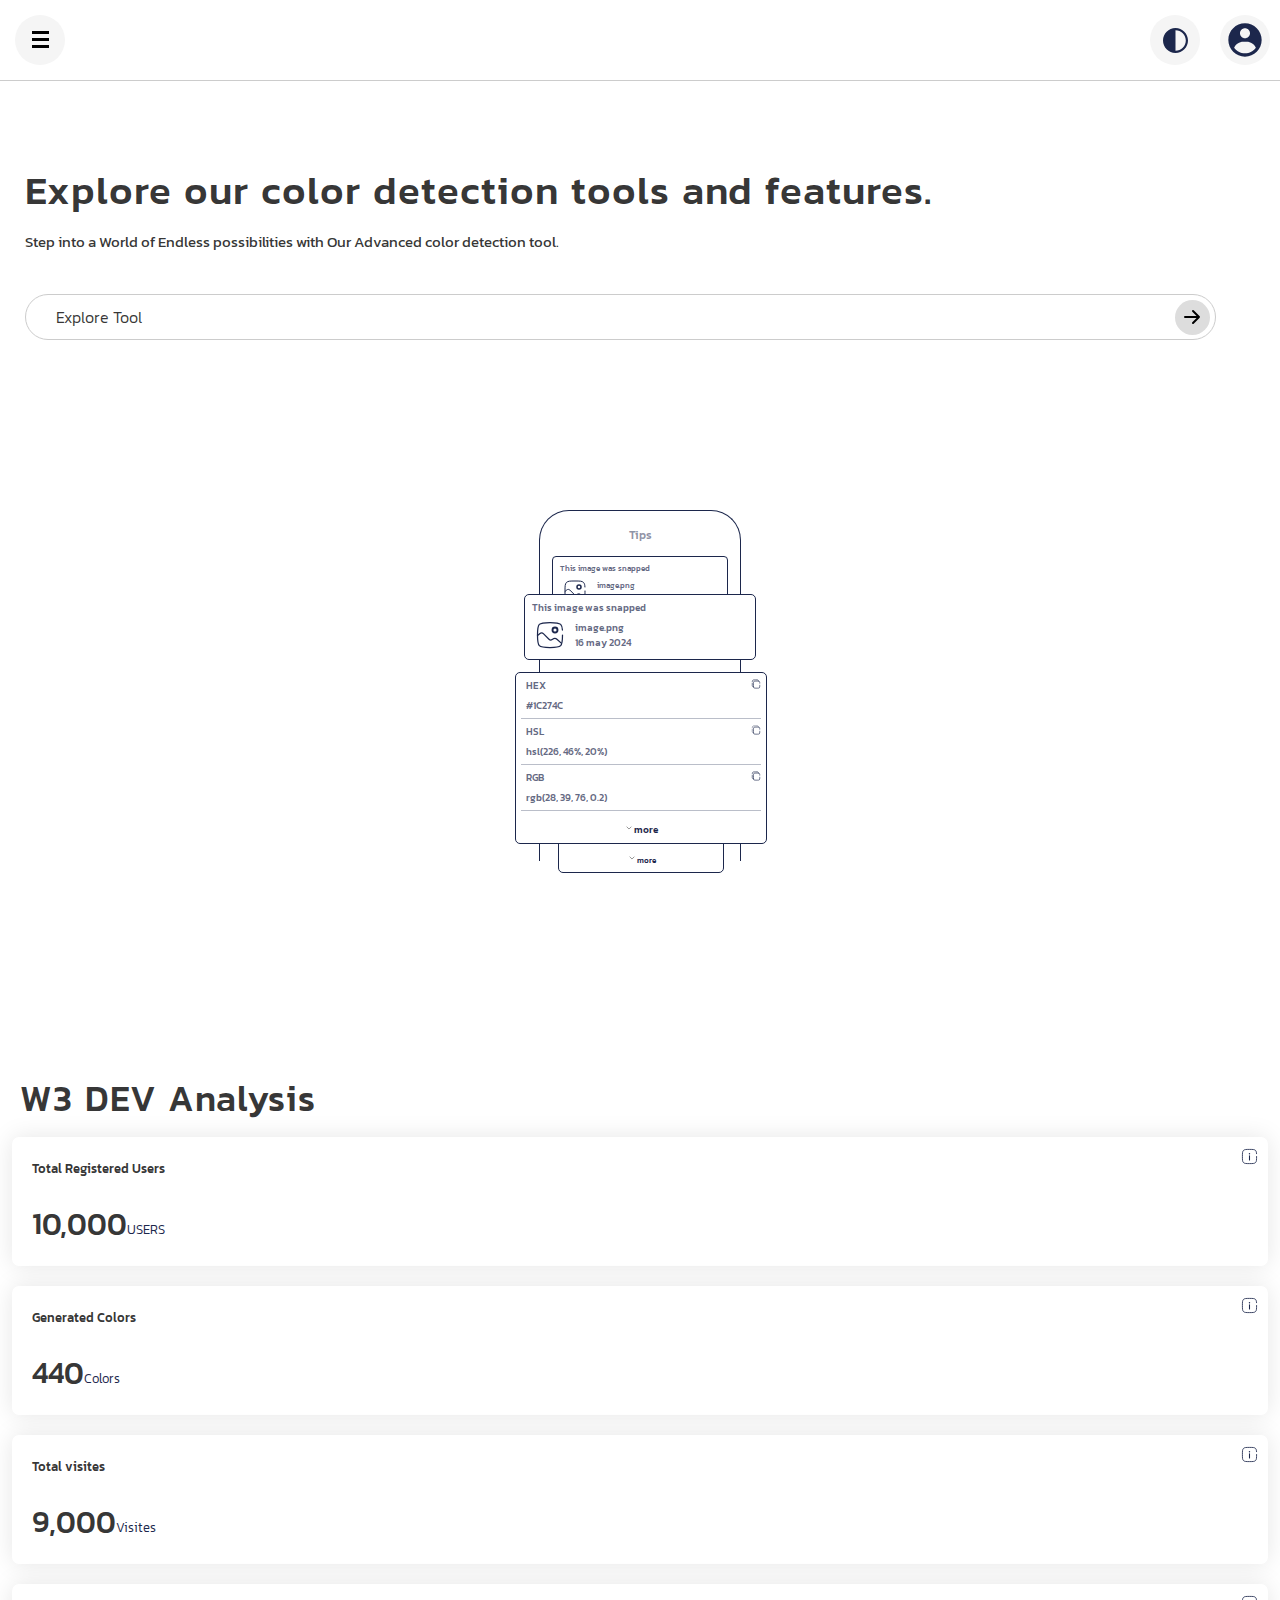
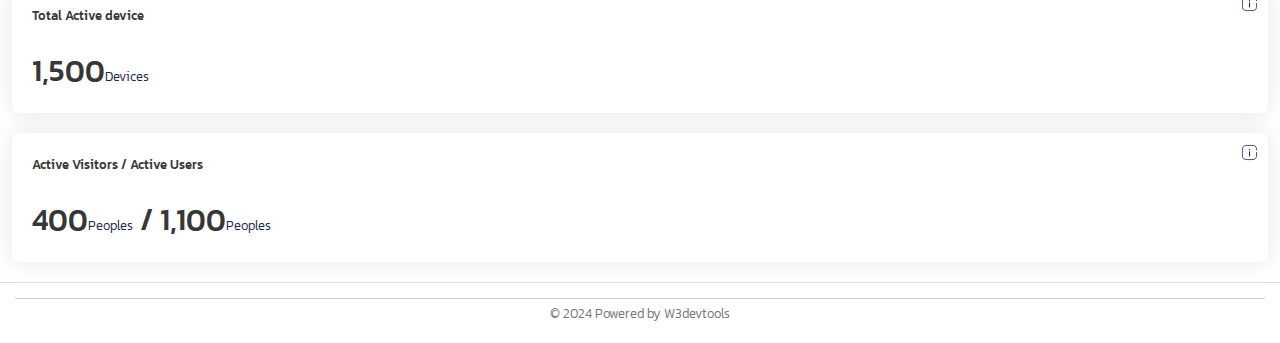
==== commit 58e7567f: "d" ====
--- a/index.html
+++ b/index.html
@@ -108,18 +108,14 @@
                     <div class="exploration_box">
                         <div class="exploration_text">
                             <a href="http://" target="_blank" rel="noopener noreferrer">
-                                <button type="button">
-                                    Explore Tools
-                                </button>
+                                    Explore Tool
                             </a>
                         </div>
                         <div class="button_right">
                             <a href="http://" target="_blank" rel="noopener noreferrer">
-                                <button type="button">
-                                    <svg width="24" height="24" fill="none" xmlns="http://www.w3.org/2000/svg" class="Icon_root__sgkS_ Button_icon__85l74">
-                                        <path d="M9.99993 6.99979L13.6163 11.2188C14.0014 11.6682 14.0014 12.3313 13.6163 12.7807L9.99993 16.9998" stroke="currentColor" stroke-width="1.5" stroke-linecap="round"></path>
-                                    </svg>
-                                </button>
+                                <svg width="24px" height="24px" viewBox="0 0 24 24" fill="none" xmlns="http://www.w3.org/2000/svg"><g stroke-width="0"></g><g stroke-linecap="round" stroke-linejoin="round"></g>
+                                    <path d="M5 12H19M19 12L13 6M19 12L13 18" stroke="#000000" stroke-width="2" stroke-linecap="round" stroke-linejoin="round"></path>
+                                </svg>
                             </a>
                         </div>
                     </div>
--- a/style.css
+++ b/style.css
@@ -180,7 +180,7 @@
 }
 .paragraph_describtion h3 {
     font-size: 15px;
-    font-weight: 500;
+    font-weight: 400;
     line-height: 24px;
     font-family: 'kanit', sans-serif;
 }
@@ -188,11 +188,12 @@
     margin-top: 40px;
     z-index: -999;
     position: relative;
+    width: 100%;
 }
 .exploration_box {
     background-color: #fff;
     overflow: hidden;
-    width: 90%;
+    width: 95%;
     border-radius: 70px;
     padding: 10px;
     display: flex;
@@ -200,30 +201,28 @@
     align-items: center;
     border: 0.1px solid /*#112e2d*/ #ccc;
 }
-.exploration_text  button{
+.exploration_text {
     background-color: inherit;
-    color: #112e4d;
     border: none;
     position: relative;
-    text-align: left;
-    font-weight: 600;
-    width: 200px;
-    padding-left: 10px;
-    font-family: 'kanit', sans-serif;
-}
-
-.exploration_box .button_right{
+    font-weight: 300;
+    width: 150px;
+    margin-left: 20px;
+    font-family: 'kanit', sans-serif;
+}
+
+.button_right{
+    background: #ddd;
     position: absolute;
     right: 0;
-}
-.exploration_box .button_right button {
-    position: relative;
+    border: none;
+    margin-right: 5px;
     border-radius: 50%;
-    padding: 5px;
-    border: none;
-    height: auto;
-    width: auto;
-    margin-right: 6px;
+    height: 30px;
+    width: 35px;
+    display: flex;
+    justify-content: center;
+    padding-top: 5px;
 }
 .sec {
     margin-block-end: 10px;
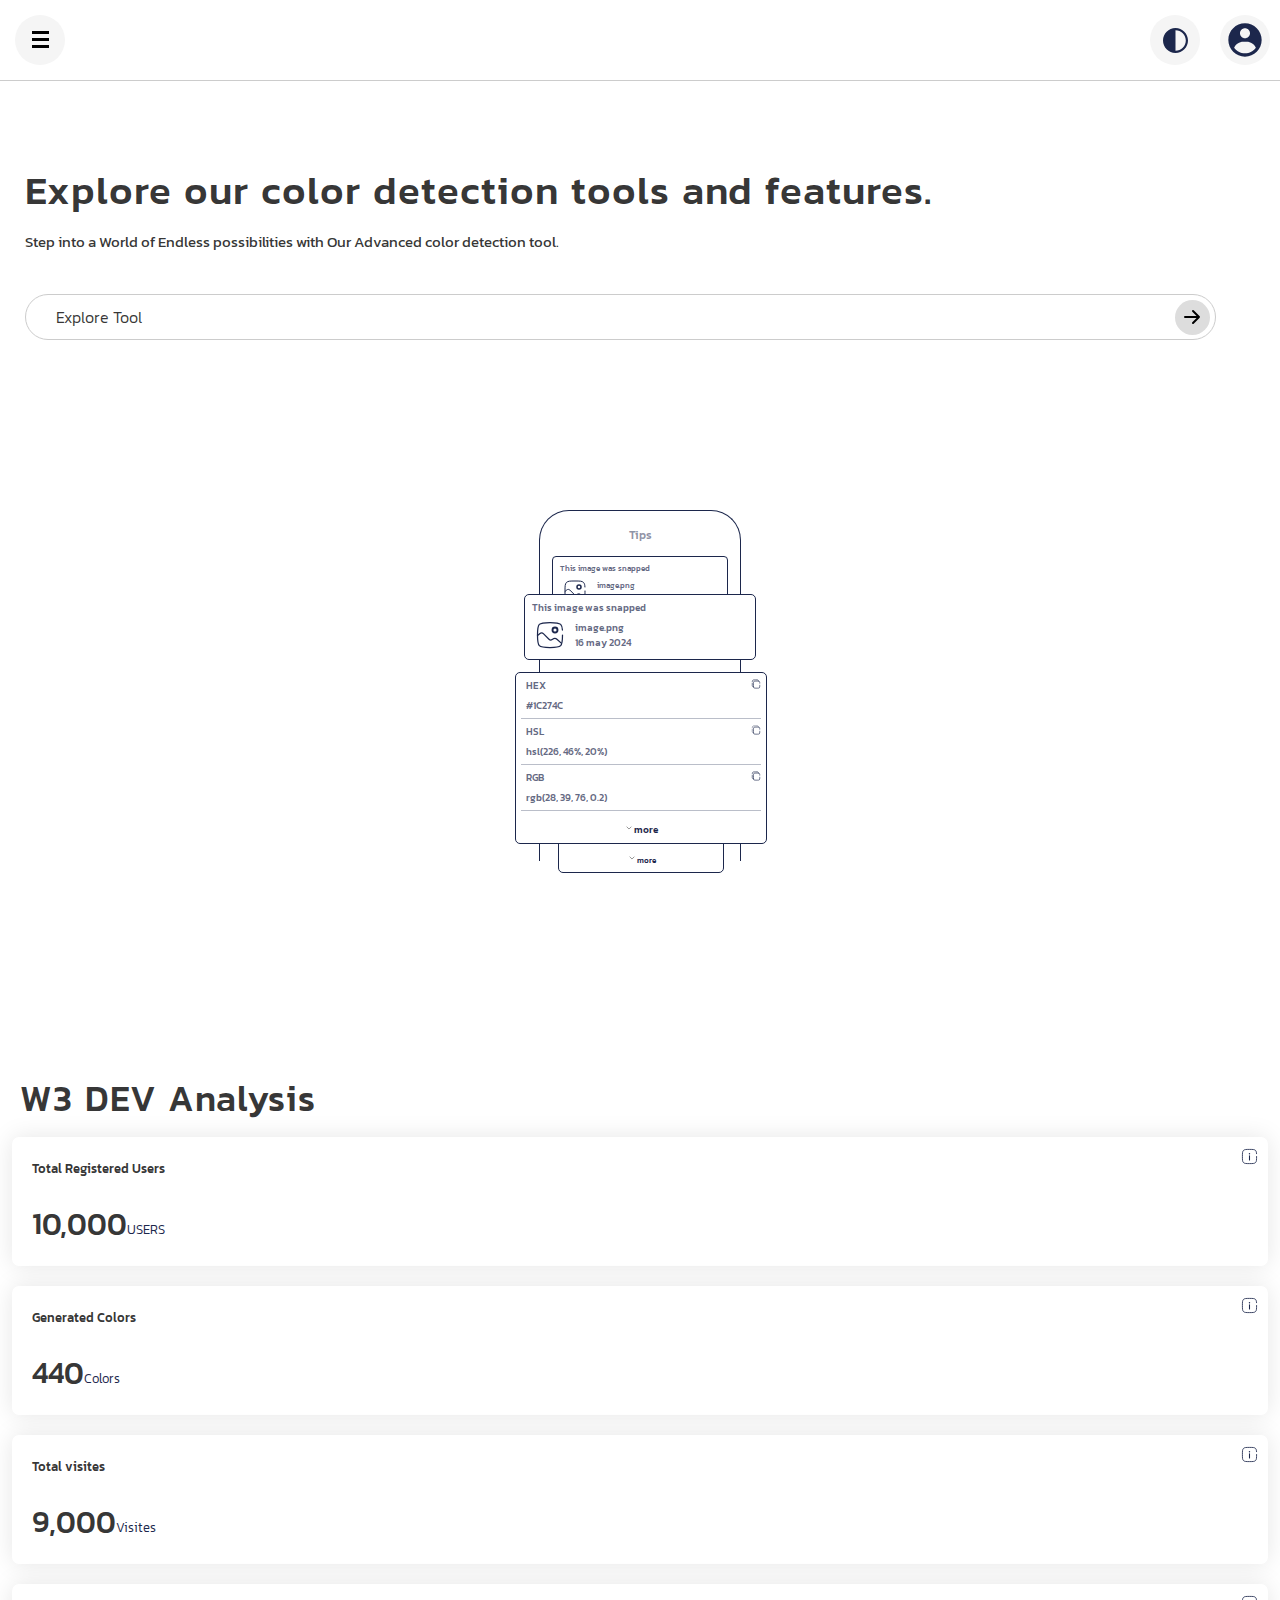
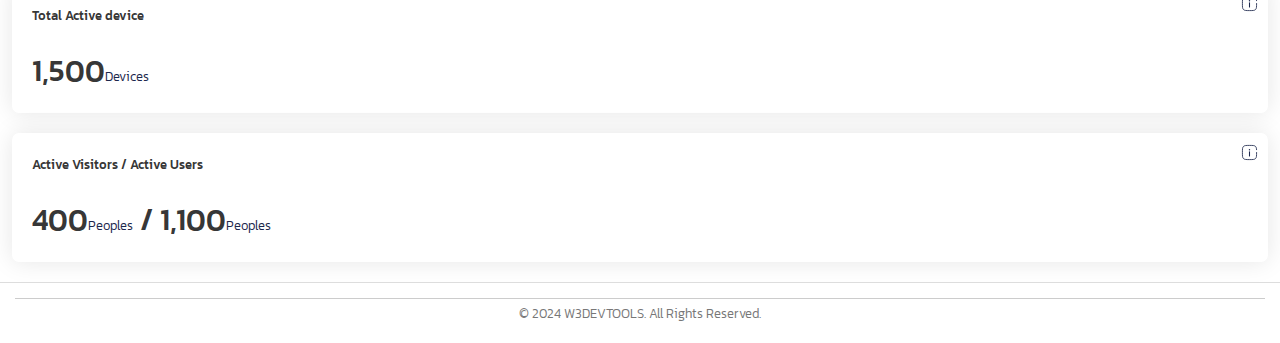
==== commit 12cbf112: "n" ====
--- a/index.html
+++ b/index.html
@@ -385,9 +385,11 @@
         
         <footer>
            <div class="footer_container">
-            
+            <div class="footer_content">
+                
+            </div>
             <div class="pbw">
-                &copy; 2024 Powered by W3devtools
+                &copy; 2024 W3DEVTOOLS. All Rights Reserved.
             </div>
            </div>
         </footer>
--- a/style.css
+++ b/style.css
@@ -134,7 +134,7 @@
     margin-block-start: 20px;
     font-style: normal;
     font-family: 'kanit', sans-serif;
-    font-weight: 500;
+    font-weight: 300;
     font-size: 20px;
     border-block-end: 1px solid rgba(0,0, 0, 0);
     display: block;
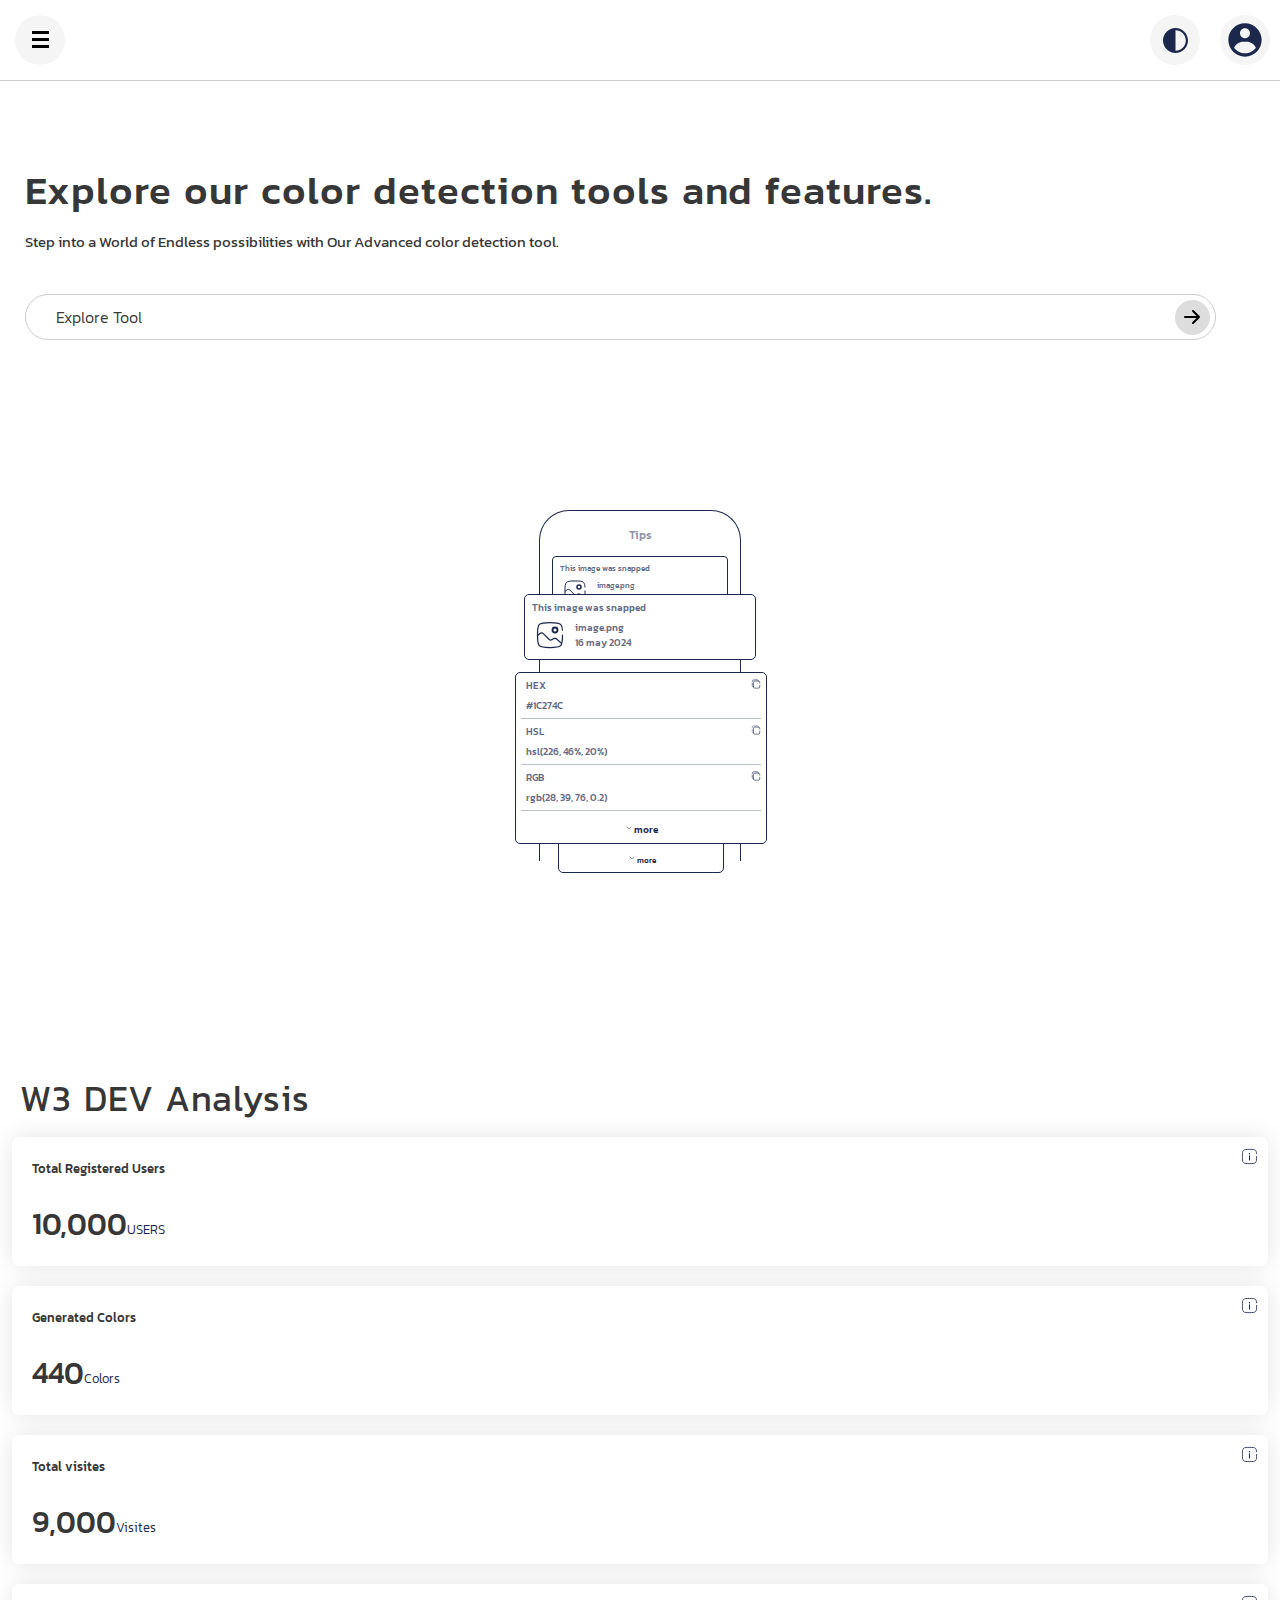
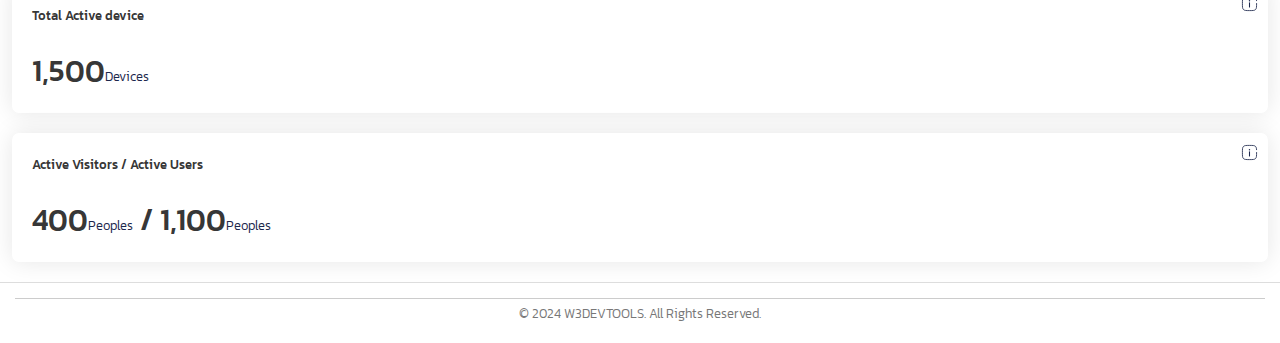
==== commit ae31f0a0: "Update index.html" ====
--- a/index.html
+++ b/index.html
@@ -6,7 +6,7 @@
     <meta name="viewport" content="width=device-width, initial-scale=1.0">
     <link rel="stylesheet" href="style.css">
     
-    <title>W3 DEVS Tools</title>
+    <title>W3 Development Tools</title>
 </head>
 <body>
         <nav>
--- a/style.css
+++ b/style.css
@@ -421,7 +421,7 @@
     font-family: 'kanit', sans-serif;
 }
 .W3devtools_network_h1 h1 {
-    font-weight: 500;
+    font-weight: 400;
     font-size: 36px;
     font-style: normal;
     line-height: 40spx;
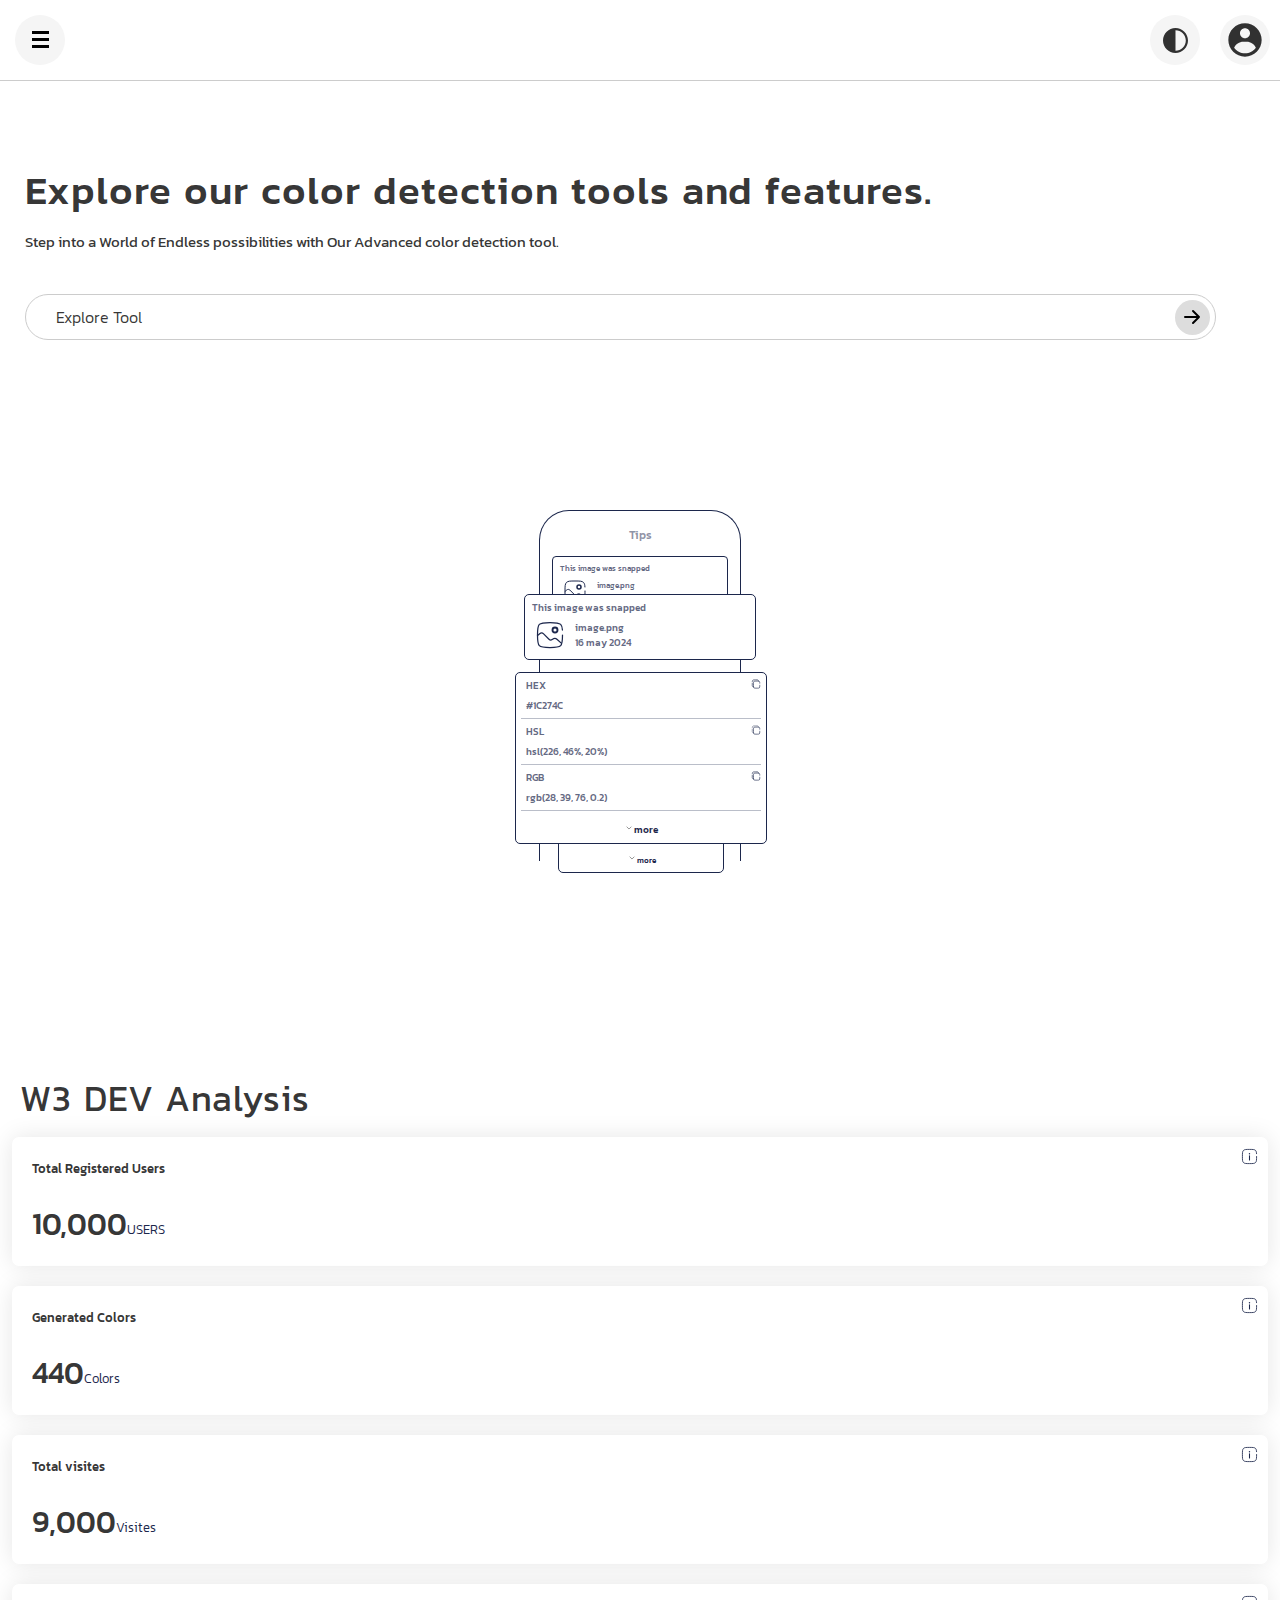
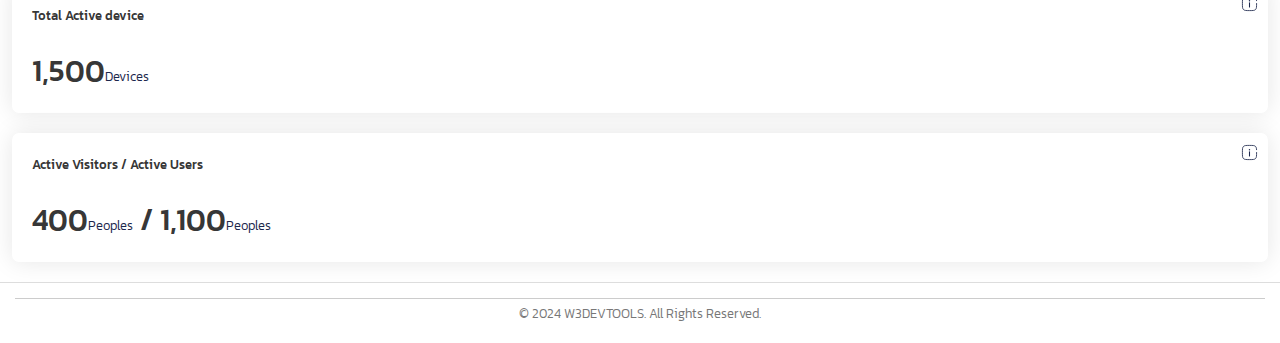
==== commit 7d9988e7: "Update index.html" ====
--- a/index.html
+++ b/index.html
@@ -17,7 +17,7 @@
             </div>
             <div class="whitebark">      
                 <div class="whitebark_svg">
-                    <svg fill="#1C274C" height="25px" width="25px" xmlns="http://www.w3.org/2000/svg" xmlns:xlink="http://www.w3.org/1999/xlink" viewBox="0 0 285.919 285.919" xml:space="preserve"><g stroke-width="0"></g><g stroke-linecap="round" stroke-linejoin="round"></g>
+                    <svg fill="#000000cc" height="25px" width="25px" xmlns="http://www.w3.org/2000/svg" xmlns:xlink="http://www.w3.org/1999/xlink" viewBox="0 0 285.919 285.919" xml:space="preserve"><g stroke-width="0"></g><g stroke-linecap="round" stroke-linejoin="round"></g>
                         <path d="M142.959,0C64.131,0,0,64.132,0,142.96c0,78.828,64.131,142.959,142.959,142.959c78.828,0,142.96-64.131,142.96-142.959 C285.919,64.132,221.787,0,142.959,0z M142.959,260.919V142.96V25c65.043,0,117.96,52.917,117.96,117.96 C260.919,208.003,208.002,260.919,142.959,260.919z"></path>
                     </svg>
                 </div>
@@ -50,7 +50,7 @@
             </div>
 
             <div class="register">
-                <svg width="40px" height="40px" viewBox="0 0 512 512" version="1.1" xmlns="http://www.w3.org/2000/svg" xmlns:xlink="http://www.w3.org/1999/xlink" fill="#000000"><g stroke-width="0"></g><g stroke-linecap="round" stroke-linejoin="round"></g><g id="Page-1" stroke="none" stroke-width="1" fill="none" fill-rule="evenodd"> <g id="drop" fill="#1C274C" transform="translate(42.666667, 42.666667)">
+                <svg width="40px" height="40px" viewBox="0 0 512 512" version="1.1" xmlns="http://www.w3.org/2000/svg" xmlns:xlink="http://www.w3.org/1999/xlink" fill="#000000cc"><g stroke-width="0"></g><g stroke-linecap="round" stroke-linejoin="round"></g><g stroke="none" stroke-width="1" fill="000000cc" fill-rule="evenodd"> <g id="drop" fill="#000000cc" transform="translate(42.666667, 42.666667)">
                     <path d="M213.333333,3.55271368e-14 C269.912851,3.55271368e-14 324.175019,22.4761259 364.18278,62.4838867 C404.190541,102.491647 426.666667,156.753816 426.666667,213.333333 C426.666667,331.15408 331.15408,426.666667 213.333333,426.666667 C95.5125867,426.666667 2.84217094e-14,331.15408 2.84217094e-14,213.333333 C2.84217094e-14,95.5125867 95.5125867,3.55271368e-14 213.333333,3.55271368e-14 Z M234.666667,234.666667 L192,234.666667 C139.18529,234.666667 93.8415802,266.653822 74.285337,312.314895 C105.229171,355.70638 155.977088,384 213.333333,384 C270.689579,384 321.437496,355.70638 352.381644,312.31198 C332.825087,266.653822 287.481377,234.666667 234.666667,234.666667 L234.666667,234.666667 Z M213.333333,64 C177.987109,64 149.333333,92.653776 149.333333,128 C149.333333,163.346224 177.987109,192 213.333333,192 C248.679557,192 277.333333,163.346224 277.333333,128 C277.333333,92.653776 248.679557,64 213.333333,64 Z"></path>
                 </svg>
             </div>
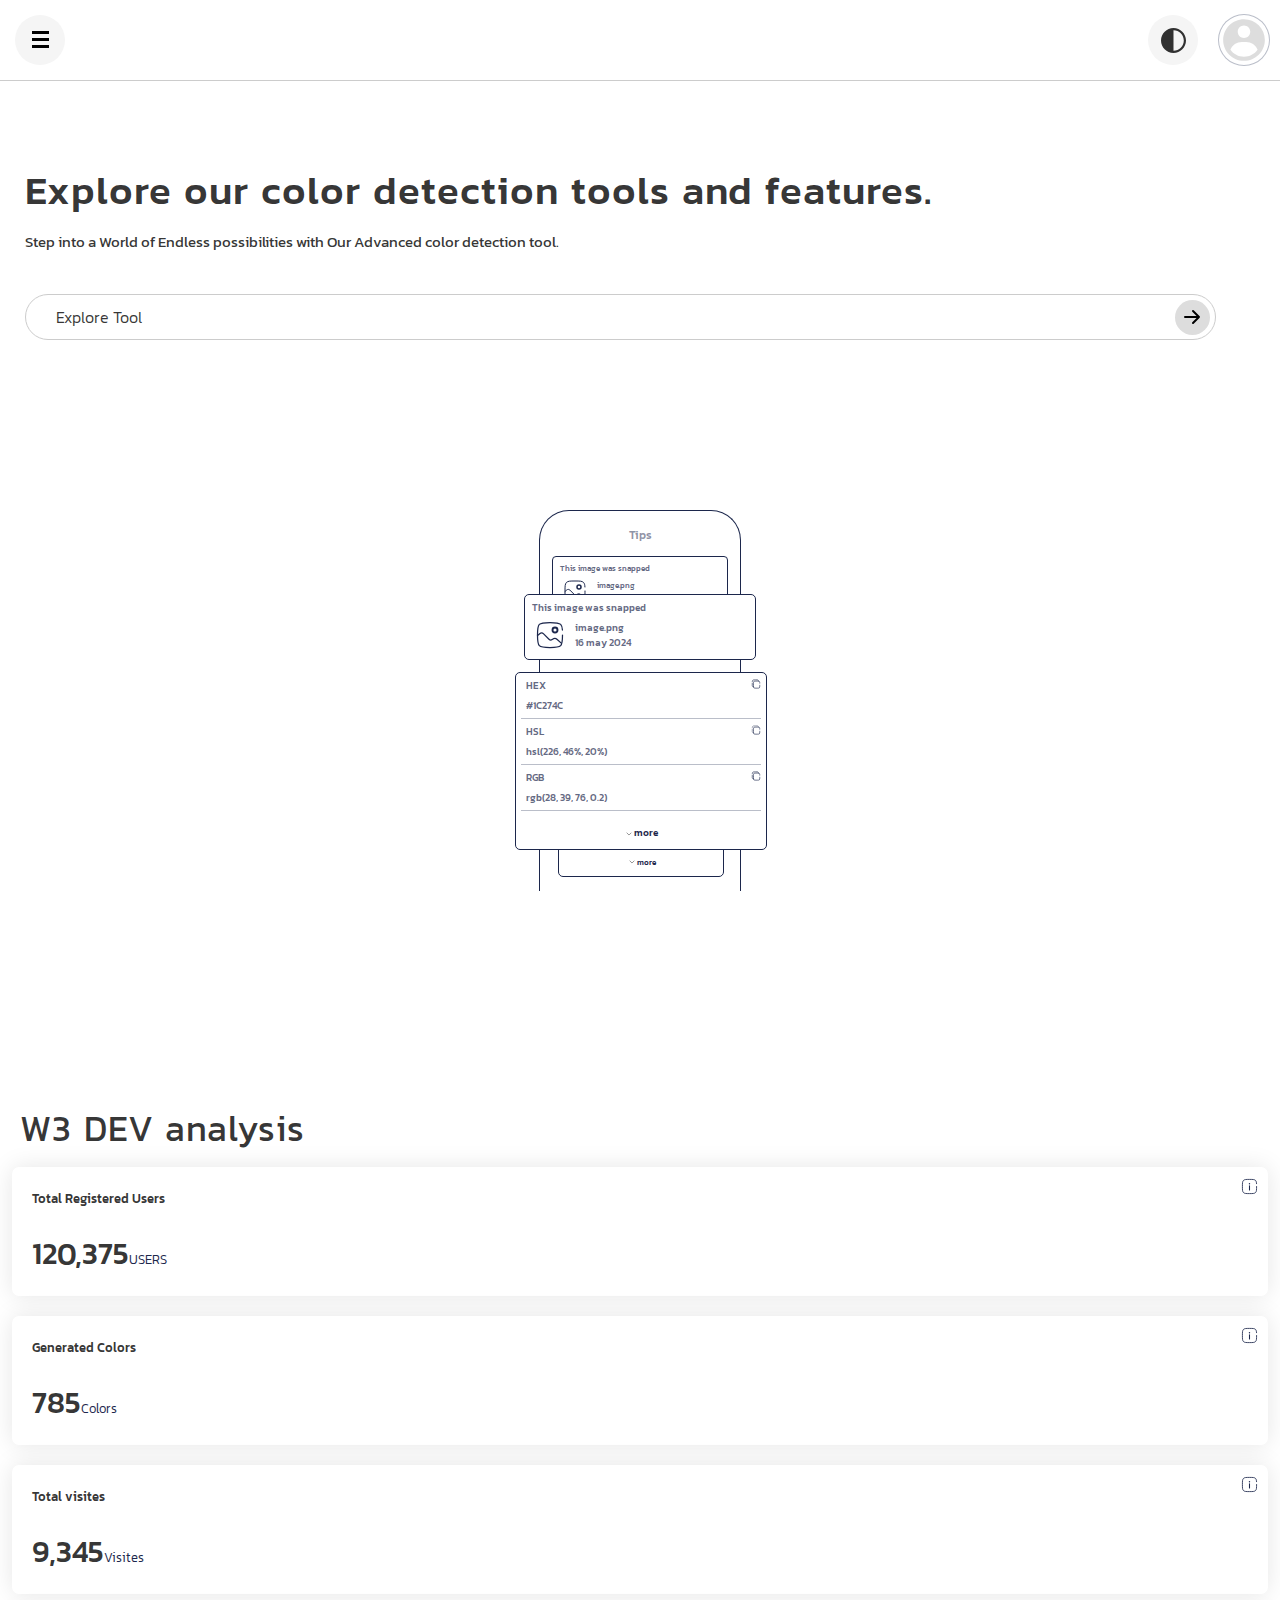
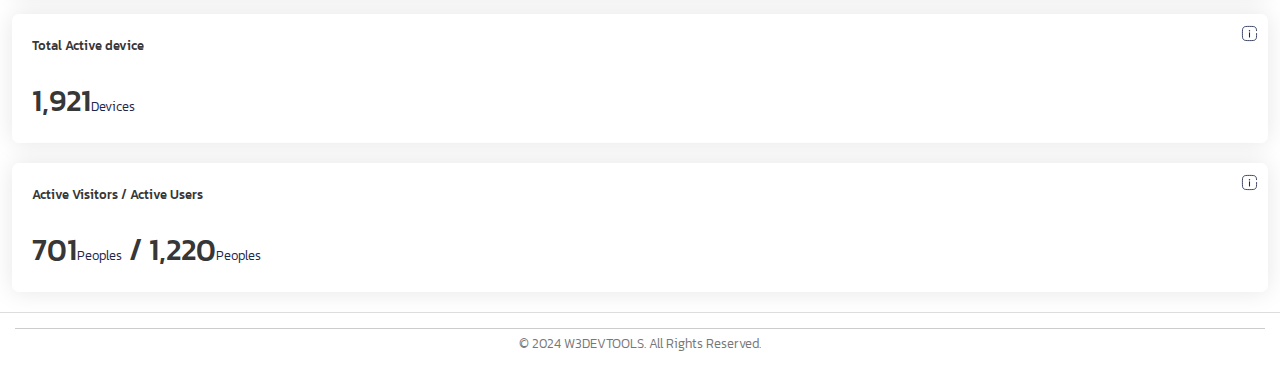
==== commit 335f92ff: "n" ====
--- a/index.html
+++ b/index.html
@@ -50,7 +50,7 @@
             </div>
 
             <div class="register">
-                <svg width="40px" height="40px" viewBox="0 0 512 512" version="1.1" xmlns="http://www.w3.org/2000/svg" xmlns:xlink="http://www.w3.org/1999/xlink" fill="#000000cc"><g stroke-width="0"></g><g stroke-linecap="round" stroke-linejoin="round"></g><g stroke="none" stroke-width="1" fill="000000cc" fill-rule="evenodd"> <g id="drop" fill="#000000cc" transform="translate(42.666667, 42.666667)">
+                <svg width="50px" height="50px" viewBox="0 0 512 512" version="1.1" xmlns="http://www.w3.org/2000/svg" xmlns:xlink="http://www.w3.org/1999/xlink" fill="#ddd"><g stroke-width="0"></g><g stroke-linecap="round" stroke-linejoin="round"></g><g stroke="none" stroke-width="1" fill="ddd" fill-rule="evenodd"> <g fill="#ddd" transform="translate(42.666667, 42.666667)">
                     <path d="M213.333333,3.55271368e-14 C269.912851,3.55271368e-14 324.175019,22.4761259 364.18278,62.4838867 C404.190541,102.491647 426.666667,156.753816 426.666667,213.333333 C426.666667,331.15408 331.15408,426.666667 213.333333,426.666667 C95.5125867,426.666667 2.84217094e-14,331.15408 2.84217094e-14,213.333333 C2.84217094e-14,95.5125867 95.5125867,3.55271368e-14 213.333333,3.55271368e-14 Z M234.666667,234.666667 L192,234.666667 C139.18529,234.666667 93.8415802,266.653822 74.285337,312.314895 C105.229171,355.70638 155.977088,384 213.333333,384 C270.689579,384 321.437496,355.70638 352.381644,312.31198 C332.825087,266.653822 287.481377,234.666667 234.666667,234.666667 L234.666667,234.666667 Z M213.333333,64 C177.987109,64 149.333333,92.653776 149.333333,128 C149.333333,163.346224 177.987109,192 213.333333,192 C248.679557,192 277.333333,163.346224 277.333333,128 C277.333333,92.653776 248.679557,64 213.333333,64 Z"></path>
                 </svg>
             </div>
@@ -127,7 +127,7 @@
             <div class="block">
 
             <div class="cover">
-                <div class="buy-NFT">Tips</div>
+                <div class="jospkf">Tips</div>
                 <div class="head">
                     <div class="head_box">
                         <div class="abrev">This image was snapped</div>
@@ -149,7 +149,7 @@
                             <div class="more n">
                                 <div class="more_box">
                                  <div class="more_box_svg">
-                                    <div>
+                                    <div style="margin-top: 4px;">
                                         <svg width="10px" height="10px" viewBox="0 0 24 24" fill="none" xmlns="http://www.w3.org/2000/svg"><g stroke-width="0"></g><g stroke-linecap="round" stroke-linejoin="round"></g>
                                             <rect width="34" height="34" fill="curentColor"></rect> 
                                             <path d="M17 9.5L12 14.5L7 9.5" stroke="#000000" stroke-linecap="round" stroke-linejoin="round"></path>
@@ -238,7 +238,7 @@
                         <div class="more">
                             <div class="more_box">
                              <div class="more_box_svg">
-                                    <div>
+                                    <div style="margin-top: 5.5px;">
                                         <svg width="10px" height="10px" viewBox="0 0 24 24" fill="none" xmlns="http://www.w3.org/2000/svg"><g stroke-width="0"></g><g stroke-linecap="round" stroke-linejoin="round"></g>
                                             <rect width="24" height="24" fill="white"></rect> 
                                             <path d="M17 9.5L12 14.5L7 9.5" stroke="#000000" stroke-linecap="round" stroke-linejoin="round"></path>
@@ -263,7 +263,7 @@
             <div class="blankos">
                 <div class="W3devtools_network">
                     <div class="W3devtools_network_h1">
-                        <h1>W3 DEV Analysis</h1>
+                        <h1>W3 DEV analysis</h1>
                     </div>
                 </div>
                 <div class="hmm">
@@ -275,7 +275,7 @@
                                     Total Registered Users 
                                 </div>
                                 <div class="register_users_num text num bolder">
-                                    10,000<span class="expa">USERS</span>
+                                    120,375<span class="expa">USERS</span>
                                 </div>
                             </div>
                             <div class="info_container">
@@ -297,7 +297,7 @@
                                     Generated Colors
                                 </div>
                                 <div class="generated_colors_num text num bolder">
-                                    440<span class="expa">Colors</span>
+                                    785<span class="expa">Colors</span>
                                 </div>
                             </div>
                             <div class="info_container">
@@ -319,7 +319,7 @@
                                     Total visites
                                 </div>
                                 <div class="total_site_visited_num text num bolder">
-                                    9,000<span class="expa">Visites</span>
+                                    9,345<span class="expa">Visites</span>
                                 </div>
                             </div>
                             <div class="info_container">
@@ -341,7 +341,7 @@
                                     Total Active device
                                 </div>
                                 <div class="online_visitors_num text num bolder">
-                                    1,500<span class="expa">Devices</span>
+                                    1,921<span class="expa">Devices</span>
                                 </div>
                             </div>
                             <div class="info_container">
@@ -363,7 +363,7 @@
                                     Active Visitors / Active Users
                                 </div>
                                 <div class="visitedDevices_onlineVisitors_num text num bolder">
-                                    400<span class="expa">Peoples</span> / 1,100<span class="expa">Peoples</span> 
+                                    701<span class="expa">Peoples</span> / 1,220<span class="expa">Peoples</span> 
                                 </div>
                             </div>
                             <div class="info_container">
--- a/style.css
+++ b/style.css
@@ -4,7 +4,7 @@
     user-select: none;
     font-family: 'kanit', sans-serif;
     margin: 0;
-    color: rgb(0, 0, 0, 0.8);
+    color: rgba(0, 0, 0, 0.8);
 }
 html {
     scroll-behavior: smooth;
@@ -88,12 +88,12 @@
 }
  .register {
     display: flex;
-    background-color: none;
-    padding: 5px;
+    padding: 0;
     border-radius: 50%;
     text-align: center;
-    background-color: whitesmoke;
+    background-color: #fff;
     margin-left: 20px;
+    border: 0.4px solid rgb(28, 39, 76, 0.3);
 }
 
 nav button {
@@ -113,21 +113,22 @@
     display: none;
     top: 0;
     margin-top: 80px;
-    z-index: 9999;
-    border: 1px solid rgb(204, 204, 204);
+    z-index: 1;
+    border-top: 1px solid rgb(204, 204, 204);
     position: fixed;
     transition: opacity 0.5s ease;
     opacity: 1;
-    width: 60%;
-    height: 100%;
+    width: auto;
+    height: auto;
     left: 0;
     bottom: 0;
+    right: 0;
     font-family: 'kanit', sans-serif;
 }
 
 .dropdown_content_box {
     background-color: #fff;
-    height: auto;
+    height: 100%;
     width: auto;
 }
 .ge_dropdown_content_fun {
@@ -147,7 +148,9 @@
 }
 .ge_dropdown_content_fun_box {
     display: flex;
-    font-size: medium;
+    font-size: large;
+    font-style: normal;
+    font-weight: bolder;
     position: relative;
 }
 .md_svg {
@@ -186,7 +189,7 @@
 }
 .exploration_container {
     margin-top: 40px;
-    z-index: -999;
+    z-index: -100;
     position: relative;
     width: 100%;
 }
@@ -243,7 +246,7 @@
     border-top-left-radius: 30px;
     border-bottom-right-radius: 0;
     border-bottom-left-radius: 0;
-    height: 350px;
+    height: 380px;
     width: 200px;
     position: relative;
     z-index: -999;
@@ -251,7 +254,7 @@
     font-style: normal;
     color: rgb(28, 39, 76, 0.5);
 }
-.buy-NFT {
+.jospkf {
     text-align: center;
     font-style: normal;
     font-size: 12px;
@@ -396,6 +399,10 @@
     height: auto;
     box-shadow: 0 0 25px rgb(0, 0, 0, 0.1);
 }
+.W3devtoolsNetwork:hover {
+    background-color: #fff;
+    /* ?? */
+}
 .W3devtoolsNetwork_box {
     margin: 0;
     display: flex;
